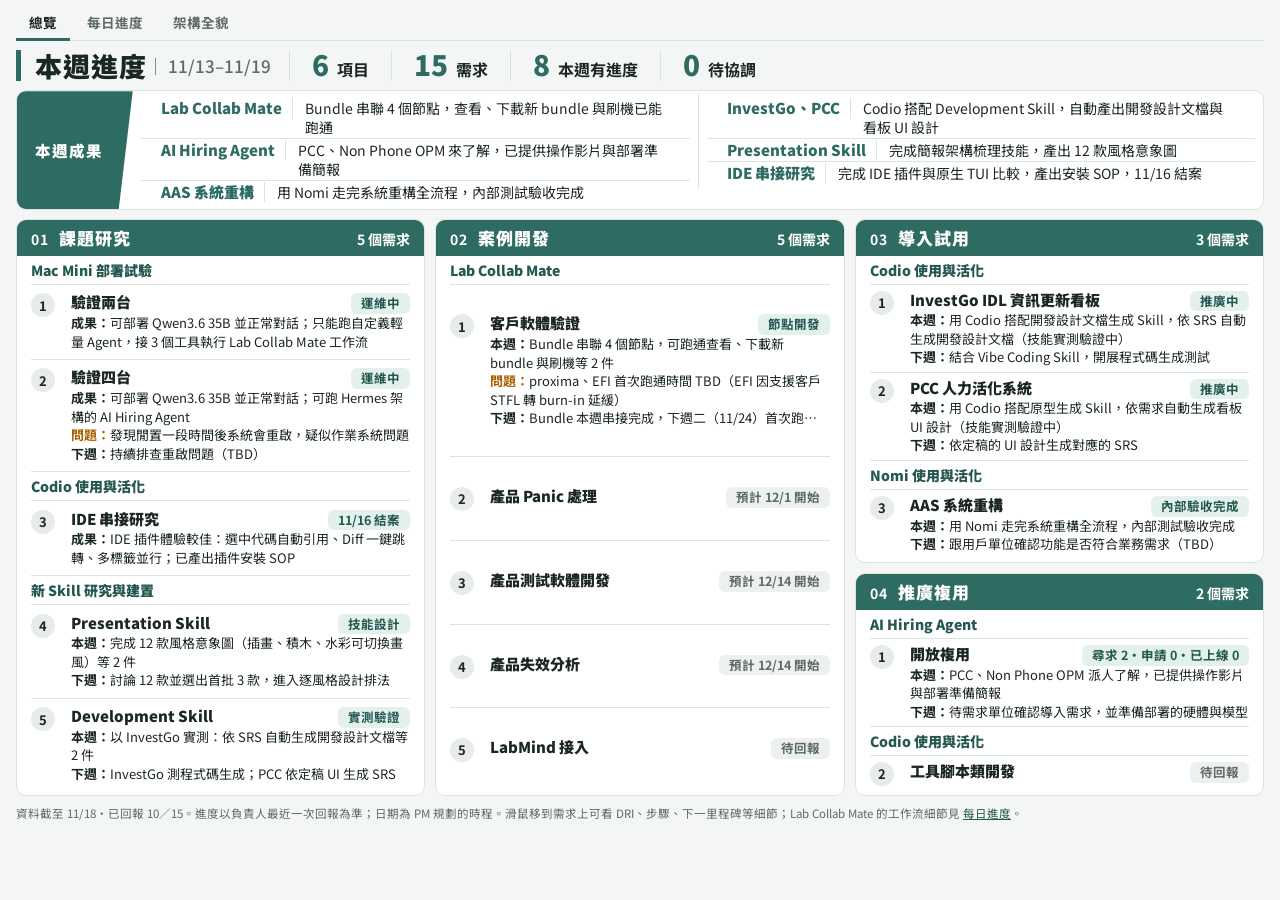
==== public/index.html @ e70c24e6 "[2026-11-17_overview-redesign] 本週成果依重要性排序；客戶軟體驗證成果標題改為 Lab Collab Mate Co-Authored-By: Claude Opus 5" ====
<!doctype html>
<html lang="zh-Hant">
<head>
<meta charset="utf-8">
<meta name="viewport" content="width=device-width,initial-scale=1,viewport-fit=cover">
<meta name="robots" content="noindex,nofollow">
<title>SW AI 推動全貌</title>
<link rel="preconnect" href="https://fonts.googleapis.com">
<link rel="preconnect" href="https://fonts.gstatic.com" crossorigin>
<link rel="stylesheet" href="https://fonts.googleapis.com/css2?family=Noto+Sans+TC:wght@400;500;700;900&display=swap">
<style>
/* 版面（依使用者 11-18 提供的參考圖）：
   第一行＝標題＋週次＋四個數字（細直線分隔，不加框）；
   第二行＝「本週成果」斜角標籤＋三則「主題｜成果」；第三行＝「請副總協助」淡色帶（有事項才出現）；
   下方三欄模塊卡（01 課題研究｜02 案例開發｜03 導入試用＋04 推廣複用），同一色系的深青綠標題列；
   模塊內依項目分小標題，需求以圓圈編號、細線分隔，每行「本週：」「下週：」「成果：」，沒內容的行省略。 */
:root{
  --bg:#F3F6F5; --surface:#FFFFFF; --fg:#1B2724; --muted:#5E6B68; --line:#DCE4E1;
  --brand:#2E6B62; --brand-ink:#245850; --brand-soft:#E3F0EC; --on-brand:#FFFFFF;
  --idle:#5F6B68; --idle-soft:#ECF0EE; --badge:#E7ECEA; --warn:#A86200;
  --f-body:"Microsoft YaHei","微软雅黑","PingFang TC","PingFang SC","Noto Sans TC",system-ui,sans-serif;  /* 使用者指定微軟雅黑；Mac 用蘋方、其他系統用 Noto Sans TC */
}
@media (prefers-color-scheme: dark){:root:not([data-theme="light"]){
  --bg:#0F1614; --surface:#17211E; --fg:#E4ECE9; --muted:#9AA9A5; --line:#2A3834;
  --brand:#5FBFAE; --brand-ink:#7FD2C2; --brand-soft:#183531; --on-brand:#0F1614;
  --idle:#A7B4B0; --idle-soft:#222D2A; --badge:#25312D; --warn:#F0B055;
  color-scheme:dark}}
:root[data-theme="dark"]{
  --bg:#0F1614; --surface:#17211E; --fg:#E4ECE9; --muted:#9AA9A5; --line:#2A3834;
  --brand:#5FBFAE; --brand-ink:#7FD2C2; --brand-soft:#183531; --on-brand:#0F1614;
  --idle:#A7B4B0; --idle-soft:#222D2A; --badge:#25312D; --warn:#F0B055;
  color-scheme:dark}
*{box-sizing:border-box}
[hidden]{display:none!important}
:root{padding-top:env(safe-area-inset-top,0px);padding-bottom:env(safe-area-inset-bottom,0px)}
body{margin:0;background:var(--bg);color:var(--fg);font-family:var(--f-body);font-size:14px;line-height:1.5}
.page{max-width:1600px;margin:0 auto;padding-block:12px 16px;padding-left:max(16px,env(safe-area-inset-left,0px));padding-right:max(16px,env(safe-area-inset-right,0px));display:flex;flex-direction:column;gap:16px}
h1,h2,h3,h4{margin:0;text-wrap:balance}
.num{font-variant-numeric:tabular-nums}

/* 分頁 */
.tabs{display:flex;gap:4px;border-bottom:1px solid var(--line)}
.tabs a{font-size:13.5px;font-weight:700;color:var(--muted);text-decoration:none;padding:6px 13px;border-bottom:3px solid transparent;margin-bottom:-1px}
.tabs a:hover{color:var(--fg)}
.tabs a[aria-current="page"]{color:var(--fg);border-bottom-color:var(--brand)}
.tabs a:focus-visible{outline:2px solid var(--brand);outline-offset:2px;border-radius:4px}

/* 第一行：標題＋週次＋四個數字 */
.head{display:flex;align-items:center;flex-wrap:wrap;gap:6px 0}
.head h1{font-size:34px;font-weight:900;line-height:1.15;letter-spacing:.04em;padding-left:14px;border-left:5px solid var(--brand)}
.head .wk{font-size:20px;color:var(--muted);font-weight:500}
.head > .seg{display:flex;align-items:baseline;gap:8px;padding:0 22px;border-left:1px solid var(--line)}
.head > .seg:first-of-type{margin-left:18px}
.head .seg b{font-size:38px;font-weight:900;line-height:1;color:var(--brand)}
.head .seg span{font-size:16px;font-weight:700}

/* 第二行：本週成果 */
.wins{display:grid;grid-template-columns:auto minmax(0,1fr);background:var(--surface);border:1px solid var(--line);border-radius:10px;overflow:hidden;min-height:58px}
.wins .lab{background:var(--brand);color:var(--on-brand);font-size:18px;font-weight:900;letter-spacing:.06em;display:flex;align-items:center;padding:0 30px 0 18px;clip-path:polygon(0 0,100% 0,calc(100% - 14px) 100%,0 100%)}
.wins ul{list-style:none;margin:0;padding:10px 8px;display:grid;grid-template-columns:repeat(var(--n,3),minmax(0,1fr));align-items:center}
.wins li{display:flex;align-items:baseline;gap:12px;padding:3px 20px;min-width:0;font-size:16px}
.wins li + li{border-left:1px solid var(--line)}
/* 4 則時排成兩欄兩列 */
.wcols{display:grid;grid-template-columns:repeat(2,minmax(0,1fr));align-items:start;padding:6px 0}
.wcols ul{display:flex;flex-direction:column;align-items:stretch;padding:0 8px}
.wcols ul + ul{border-left:1px solid var(--line)}
.wcols li{border-left:0!important;padding-block:4px}
.wcols li + li{border-top:1px solid var(--line)}
.wins li b{color:var(--brand);font-size:17.5px;font-weight:900;white-space:nowrap;padding-right:10px;border-right:1px solid var(--line)}
.wins li span{min-width:0}
.wins .empty{padding:0 18px;color:var(--muted);align-self:center}

/* 第三行：請副總協助 */
.ask{display:flex;align-items:baseline;gap:14px;background:var(--brand-soft);border-radius:10px;padding:13px 22px;font-size:16px}
.ask b{color:var(--brand-ink);font-size:18px;font-weight:900;letter-spacing:.04em;white-space:nowrap;padding-right:14px;border-right:1px solid var(--line)}
.ask div + div{margin-top:2px}

/* 模塊卡：三欄，第三欄上下疊放 03、04 */
.board{display:grid;grid-template-columns:repeat(3,minmax(0,1fr));gap:12px;align-items:stretch}
.col{display:flex;flex-direction:column;gap:12px;min-width:0}
.mod{background:var(--surface);border:1px solid var(--line);border-radius:10px;overflow:hidden;display:flex;flex-direction:column;flex:1 1 auto}
/* 三欄底部切齊：較矮的欄把多出的高度平均分給各需求，需求內容在自己的格內垂直置中 */
.mbody{flex:1 1 auto;display:flex;flex-direction:column}
.mbody > .proj{flex:none}
.mbody > .req{flex:1 1 auto;align-content:center}
.mod > header{display:flex;align-items:baseline;gap:12px;background:var(--brand);color:var(--on-brand);padding:7px 16px}
.mod h3{font-size:19px;font-weight:900;letter-spacing:.06em}
.mod h3 .no{margin-right:10px}
.mod > header span{margin-left:auto;font-size:14px;font-weight:700}
.mbody{padding:2px 16px 6px}
.proj{font-size:15px;font-weight:900;color:var(--brand-ink);padding:6px 0 4px;border-bottom:1px solid var(--line)}
.req{display:grid;grid-template-columns:30px minmax(0,1fr) auto;gap:0 10px;padding:7px 0 8px;border-bottom:1px solid var(--line)}
.req:last-child{border-bottom:0}
.req .i{grid-row:1 / span 4;width:24px;height:24px;border-radius:50%;background:var(--badge);color:var(--fg);font-size:13px;font-weight:700;display:grid;place-items:center;margin-top:2px}
.req h4{font-size:16px;font-weight:900;line-height:1.4}
.pill{font-size:12.5px;font-weight:700;padding:1px 10px;border-radius:6px;white-space:nowrap;color:var(--brand-ink);background:var(--brand-soft);align-self:start;margin-top:2px}
.pill.idle{color:var(--idle);background:var(--idle-soft)}
.ln{grid-column:2 / -1;font-size:13.5px;line-height:1.5}
.ln b{font-weight:700}
.ln.last{color:var(--muted)}
.ln.issue b{color:var(--warn)}
.ln.next{white-space:nowrap;overflow:hidden;text-overflow:ellipsis}

footer{font-size:11.5px;color:var(--muted)}
footer a{color:var(--brand-ink)}

/* 矮螢幕（如筆電 1440×900）再壓縮，維持單屏 */
/* 一頁不滾動的自動調整（由下方程式依實際高度決定）：
   預設＝寬鬆；超出一屏時 fit1＝模塊區緊湊、上方仍寬鬆；仍超出時 fit2＝全部緊湊 */
html.fit1 .page{gap:12px}
html.fit1 .board,html.fit1 .col{gap:10px}
html.fit1 .mod > header{padding:5px 14px}
html.fit1 .mod h3{font-size:17px}
html.fit1 .mbody{padding:0 14px 4px}
html.fit1 .proj{font-size:14px;padding:4px 0 3px}
html.fit1 .req{padding:4px 0 5px}
html.fit1 .req h4{font-size:15px}
html.fit1 .ln{font-size:13px;line-height:1.42}
html.fit2 .board,html.fit2 .col{gap:10px}
html.fit2 .mod > header{padding:5px 14px}
html.fit2 .mod h3{font-size:17px}
html.fit2 .mbody{padding:0 14px 4px}
html.fit2 .proj{font-size:14px;padding:4px 0 3px}
html.fit2 .req{padding:4px 0 5px}
html.fit2 .req h4{font-size:15px}
html.fit2 .ln{font-size:13px;line-height:1.42}
html.fit2 .wins ul{padding:4px 8px}
html.fit2 .wins li{font-size:13px;line-height:1.35;padding-top:1px;padding-bottom:1px}
html.fit2 .wins li b{font-size:14px}
html.fit2 .wcols{padding:3px 0}
html.fit2 .wcols li{padding-block:1px}
html.fit2 .wcols{padding:2px 0}
html.fit2 .page{gap:9px;padding-block:6px 8px}
html.fit2 .head h1{font-size:27px}
html.fit2 .head .seg b{font-size:28px}
html.fit2 .head .wk{font-size:17px}
html.fit2 .wins{min-height:38px}
html.fit2 .wins .lab{font-size:15.5px}
html.fit2 .wins li{font-size:14px}
html.fit2 .wins li b{font-size:15px}
html.fit2 .ask{padding:6px 18px;font-size:14.5px}
html.fit2 .ask b{font-size:15.5px}

/* 平板：兩欄；手機：一欄 */
@media (max-width:1100px){
  .board{grid-template-columns:repeat(2,minmax(0,1fr))}
  .wins{grid-template-columns:1fr}
  .wins .lab{clip-path:none;padding:6px 18px}
  .wins ul{grid-template-columns:1fr}
  .wins li + li{border-left:0;border-top:1px solid var(--line)}
}
@media (max-width:700px){
  .board{grid-template-columns:1fr}
  .head > .seg{padding:0 14px}
  .head > .seg:first-of-type{margin-left:0;border-left:0;padding-left:0}
  .head .wk{flex-basis:100%;padding-left:19px}
  .ask{flex-direction:column;gap:4px}
  .ask b{border-right:0;padding-right:0}
}
</style>
</head>
<body>
<div class="page">
  <nav class="tabs" aria-label="頁面"><a href="./" aria-current="page">總覽</a><a href="daily.html">每日進度</a><a href="arch.html">架構全貌</a></nav>
  <header class="head" id="head"></header>
  <section class="wins" aria-label="本週成果"><div class="lab">本週成果</div><div id="wins"></div></section>
  <section class="ask" id="ask" aria-label="請副總協助" hidden></section>
  <main class="board" id="board" aria-label="四大模塊"></main>
  <footer id="foot"></footer>
</div>
<script>
/* ===== 資料（每週由 PM 依負責人訊息回覆更新） =====
   WEEK：本週週次；ASOF：資料截至（手動設定，頁面所有時間計算以它為準，不隨瀏覽當天變動）。
   MODULES：四大模塊，依成熟度路線排列；col＝第幾欄（0–2）。需求依 proj（項目）分小組。
   需求欄位：
     type   deliver＝交付型（照步驟做出東西）／research＝研究型（回答問題）／promo＝推廣型（讓更多人用）
     steps  交付型的時程步驟（短名稱）；null＝步驟待定
     start  尚未開始時的預計開始日
     sub    某個步驟底下的子階段 {at:步驟索引, items:[...]}（例：Skill 的「建置」含技能本身的各階段）
     ms     PM 規劃的里程碑 [日期, 名稱]
     rel    與其他需求的關聯
     nums   推廣型要問的數字名稱
     rep    本週回報：{now:步驟索引或索引陣列（-1＝尚未開始）, subDone:子階段完成數, subs:[[子項,步驟索引]],
                       pill:"狀態標籤文字（選填，覆寫自動判斷）", hideDone:true＝卡片不顯示本週（內容已在成果，只用於本週成果與統計）, issue:"遇到的問題（不需副總幫忙；不算本週進度）", done:[...], next:[...], hl:[放進「本週成果」的完成事項：索引，或 {i:索引, s:主題, t:短句, o:顯示順序}], help:"", conclusion:"", nums:{...}}；null＝待回報
     last   最近一次的已知狀態（本週尚未回報時顯示）：{date, now, subs, text} */
const WEEK = {from:"2026-11-13", to:"2026-11-19"};  /* 週次：週五到隔週四 */
const ASOF = "2026-11-18";

const WF = ["設計規劃","節點開發","首次跑通","五次跑通","用戶驗收","上線"];
const SKILL = ["市場調研","技能設計","建置","實測驗證","推廣接入"];

const MODULES = [
  {no:"①", name:"課題研究", col:0, reqs:[
    {proj:"Mac Mini 部署試驗", name:"驗證兩台", type:"research", dri:"萬鋒", q:"可穩定運行的模型上限", rel:"跑 Lab Collab Mate 工作流",
     desc:"硬體：Mac mini 24G × 2，雷靂 5 全互聯。已部署 Qwen3.6 35B A3B（4-bit），進入部署後運維：有 bug 且影響運行中的項目才 debug。",
     rep:{pill:"運維中", conclusion:"可部署 Qwen3.6 35B 並正常對話；只能跑自定義輕量 Agent，接 3 個工具執行 Lab Collab Mate 工作流"}},
    {proj:"Mac Mini 部署試驗", name:"驗證四台", type:"research", dri:"萬鋒", q:"模型上限與 Hiring Agent 端到端結果", rel:"以 AI Hiring Agent 驗證",
     desc:"硬體：Mac mini 24G × 4，雷靂 5 全互聯。已部署 Qwen3.6 35B A3B（4-bit），進入部署後運維。記憶體：只跑模型單機 13G；跑 AI Hiring Agent 單機 26G（超過實體 24G，會用到 Swap）。",
     rep:{pill:"運維中", conclusion:"可部署 Qwen3.6 35B 並正常對話；可跑 Hermes 架構的 AI Hiring Agent",
          issue:"發現閒置一段時間後系統會重啟，疑似作業系統問題", next:["持續排查重啟問題（TBD）"]}},
    {proj:"Codio 使用與活化", name:"IDE 串接研究", type:"research", dri:"Neo", q:"從 IDE 使用 Codio 與直接使用的差異",
     desc:"比較 Codio 的 IDE 插件與原生 TUI：插件在上手、多會話、閱讀輸出、選中代碼、引用檔案、跳回代碼都較直覺；TUI 把操作留在鍵盤上。產出 IDE 插件安裝 SOP（5 步）。11/16 結案，沒有規劃下一步。",
     rep:{pill:"11/16 結案", conclusion:"IDE 插件體驗較佳：選中代碼自動引用、Diff 一鍵跳轉、多標籤並行；已產出插件安裝 SOP",
          done:["完成 IDE 插件與原生 TUI 體驗比較，產出插件安裝 SOP，11/16 結案"], hideDone:true,
          hl:[{i:0, o:6, s:"IDE 串接研究", t:"完成 IDE 插件與原生 TUI 比較，產出安裝 SOP，11/16 結案"}]}},
    {proj:"新 Skill 研究與建置", name:"Presentation Skill", type:"deliver", dri:"Alyanna", steps:SKILL, rel:"之後接上 Nomi",
     sub:{at:2, items:["目標／對象／架構／內容梳理","風格與排版","品管與檢查驗證"]},
     desc:"技能名 deck-architect（從頭到尾支援簡報全流程的 Skill）。進度來源：claude-base-skills repo 的 presentation-skill-generation 分支。目前在技能設計：方法論已用 4 份真實簡報驗證，正在做設計美感的風格定調；尚未用真實簡報從頭做到成品。",
     rep:{now:1,
          done:["完成 12 款風格意象圖（插畫、積木、水彩可切換畫風）", "依審閱回饋重做顧問報告、週報、攝影雜誌三款"],
          next:["討論 12 款並選出首批 3 款，進入逐風格設計排法"],
          hl:[{i:0, o:5, s:"Presentation Skill", t:"完成簡報架構梳理技能，產出 12 款風格意象圖"}]}},
    {proj:"新 Skill 研究與建置", name:"Development Skill", type:"deliver", dri:"Lucas", steps:SKILL, rel:"由 Codio 執行，InvestGo、PCC 驗證",
     sub:{at:2, items:["需求梳理","SRS","原型設計","開發設計文檔","程式碼生成校正","上線運維","測試用例生成"]},
     desc:"以 InvestGo 部門 IDL 資訊更新看板、PCC 人力活化系統兩個需求實測，與 Codio 的兩個案例共用驗證。",
     rep:{now:3,
          done:["以 InvestGo 實測：依 SRS 自動生成開發設計文檔", "以 PCC 實測：依需求自動生成看板 UI 設計"],
          next:["InvestGo 測程式碼生成；PCC 依定稿 UI 生成 SRS"]}}
  ]},
  {no:"②", name:"案例開發", col:1, reqs:[
    {proj:"Lab Collab Mate", name:"客戶軟體驗證", type:"deliver", dri:"Simon、Gary、景棠、熙宁", steps:WF,
     ms:[["2026-11-24","Bundle 首次跑通"],["2026-11-25","proxima 自動化節點開發完成"],["2026-12-01","Bundle 五次跑通"],["2026-12-11","正式上線（proxima、EFI 首次跑通 TBD）"]],
     rep:{now:1, subs:[["Bundle",1],["proxima",1],["EFI",1]],
          done:["Bundle 串聯 4 個節點，可跑通查看、下載新 bundle 與刷機", "Bundle 累計 9 個、proxima 6 個、EFI 1 個自動化節點"],
          hl:[{i:0, s:"Lab Collab Mate", t:"Bundle 串聯 4 個節點，查看、下載新 bundle 與刷機已能跑通", o:1}],
          issue:"proxima、EFI 首次跑通時間 TBD（EFI 因支援客戶 STFL 轉 burn-in 延緩）",
          next:["Bundle 本週串接完成，下週二（11/24）首次跑通全流程"]}},
    {proj:"Lab Collab Mate", name:"產品 Panic 處理", type:"deliver", dri:"Simon、Gary、熙宁", steps:WF, start:"2026-12-01",
     ms:[["2026-11-27","串口方案定案"],["2026-12-01","開始工具開發與串連"],["2026-12-11","首次跑通"],["2026-12-18","五次跑通"],["2027-01-08","正式上線"]],
     rep:null, last:{date:"2026-11-11", now:-1}},
    {proj:"Lab Collab Mate", name:"產品測試軟體開發", type:"deliver", dri:"熙宁", steps:WF, start:"2026-12-14", rel:"調研 Codio 融入工作流",
     ms:[["2026-12-14","開始調研"],["2027-01-08","給出時程"]], rep:null, last:{date:"2026-11-11", now:-1}},
    {proj:"Lab Collab Mate", name:"產品失效分析", type:"deliver", dri:"萬鋒、景棠", steps:WF, start:"2026-12-14", rel:"調研 AI FA 融入工作流",
     ms:[["2026-12-14","開始調研"],["2027-01-08","給出時程"]], rep:null, last:{date:"2026-11-11", now:-1}},
    {proj:"Lab Collab Mate", name:"LabMind 接入", type:"deliver", dri:null, steps:["架構研究","適配設計","資源評估與準備","正式串連測試","用戶 Try Run"],
     ms:[["2026-11-16","開始架構研究"],["2026-12-07","適配設計、資源評估與準備同時開始"],["2026-12-11","和 LabMind 團隊定案方案 A／B"],["2027-01-08","部署方案提案會"]],
     rep:null}
  ]},
  {no:"③", name:"導入試用", col:2, reqs:[
    {proj:"Codio 使用與活化", name:"InvestGo IDL 資訊更新看板", type:"promo", dri:"Lucas", rel:"與 Development Skill 共用 InvestGo 驗證",
     desc:"大型系統類開發：以 InvestGo 部門 IDL 資訊更新看板需求為試點，用 Codio 搭配開發 Skill 走開發流程。",
     rep:{done:["用 Codio 搭配開發設計文檔生成 Skill，依 SRS 自動生成開發設計文檔（技能實測驗證中）"],
          next:["結合 Vibe Coding Skill，開展程式碼生成測試"],
          hl:[{i:0, o:4, s:"InvestGo、PCC", t:"Codio 搭配 Development Skill，自動產出開發設計文檔與看板 UI 設計"}]}},
    {proj:"Codio 使用與活化", name:"PCC 人力活化系統", type:"promo", dri:"Lucas", rel:"與 Development Skill 共用驗證",
     desc:"大型系統類開發：以 PCC 人力活化系統需求為試點，用 Codio 搭配開發 Skill 走開發流程。",
     rep:{done:["用 Codio 搭配原型生成 Skill，依需求自動生成看板 UI 設計（技能實測驗證中）"],
          next:["依定稿的 UI 設計生成對應的 SRS"]}},
    {proj:"Nomi 使用與活化", name:"AAS 系統重構", type:"deliver", dri:"Tylee",
     steps:["系統分析","需求梳理","原型確認","技術規劃","AI 開發測試","內部試用驗收","用戶單位確認","Xylon 架構重構"],
     desc:"架構演進：原本建在 xTrack 系統管理架構 → Nomi 重構後為純 JSP（無系統管理架構）→ 下一階段改為 Xylon 系統管理架構。重構範圍止於驗收，不含正式部署與切換。用 Nomi 經 6 輪迭代（10/21–11/13），驗收 4 次退回後通過。",
     rep:{now:5, pill:"內部驗收完成",
          done:["用 Nomi 走完系統重構全流程，內部測試驗收完成"],
          next:["跟用戶單位確認功能是否符合業務需求（TBD）"],
          hl:[{i:0, o:3, s:"AAS 系統重構", t:"用 Nomi 走完系統重構全流程，內部測試驗收完成"}]}}
  ]},
  {no:"④", name:"推廣複用", col:2, reqs:[
    {proj:"AI Hiring Agent", name:"開放複用", type:"promo", dri:"Alyanna", nums:["尋求","申請","已上線"], numUnit:"單位",
     rep:{nums:{"尋求":2, "申請":0, "已上線":0},
          done:["PCC、Non Phone OPM 派人了解，已提供操作影片與部署準備簡報"],
          next:["待需求單位確認導入需求，並準備部署的硬體與模型"],
          hl:[{i:0, o:2, s:"AI Hiring Agent", t:"PCC、Non Phone OPM 來了解，已提供操作影片與部署準備簡報"}]}},
    {proj:"Codio 使用與活化", name:"工具腳本類開發", type:"promo", dri:null, rep:null}
  ]}
];

/* ===== 計算與呈現 ===== */
const $ = id => document.getElementById(id);
const esc = s => String(s ?? "").replace(/[&<>"]/g, c => ({"&":"&amp;","<":"&lt;",">":"&gt;",'"':"&quot;"}[c]));
const dn = s => Date.UTC(+s.slice(0,4), +s.slice(5,7)-1, +s.slice(8,10)) / 864e5;
const md = s => `${+s.slice(5,7)}/${+s.slice(8,10)}`;
const BASE = dn(ASOF);
const REQS = MODULES.flatMap(m => m.reqs);
const reported = REQS.filter(r => r.rep);
const helps = reported.filter(r => r.rep.help);
const hasDone = r => r.rep && (r.rep.done || []).length > 0;
const progressed = REQS.filter(hasDone).length;
const projCount = new Set(REQS.map(r => r.proj)).size;

/* 第一行：標題＋週次＋四個數字 */
const seg = (n, t) => `<div class="seg"><b class="num">${n}</b><span>${t}</span></div>`;
$("head").innerHTML = `<h1>本週進度</h1><span class="wk num">｜ ${md(WEEK.from)}–${md(WEEK.to)}</span>` +
  seg(projCount, "項目") + seg(REQS.length, "需求") + seg(progressed, "本週有進度") + seg(helps.length, "待協調");

/* 第二行：本週成果「主題｜成果」。回報的 hl 可寫 {i:完成事項索引, s:主題, t:短句}；只寫索引時，主題用需求名、內容用完成事項原文。最多 6 則 */
let wins = reported.flatMap(r => (r.rep.hl || []).map(h => typeof h === "number"
  ? {s:r.name, t:r.rep.done[h]} : {s:h.s || r.name, t:h.t || r.rep.done[h.i], o:h.o ?? 99}));
wins.sort((a, b) => (a.o ?? 99) - (b.o ?? 99));  /* hl 的 o＝顯示順序（依重要性，PM 決定） */
if (!wins.length) wins = reported.filter(hasDone).map(r => ({s:r.name, t:r.rep.done[0]}));
wins = wins.slice(0, 6);
$("wins").innerHTML = wins.length
  ? (() => { const n = wins.length, c = n <= 3 ? n : 2;  /* 1–3 則一排；4 則以上兩欄 */
      const li = w => `<li><b>${esc(w.s)}</b><span>${esc(w.t)}</span></li>`;
      if (n <= 3) return `<ul style="--n:${c}">${wins.map(li).join("")}</ul>`;
      const h = Math.ceil(n / 2);  /* 4 則以上：左右兩欄各自由上往下排 */
      return `<div class="wcols"><ul>${wins.slice(0, h).map(li).join("")}</ul><ul>${wins.slice(h).map(li).join("")}</ul></div>`; })()
  : `<div class="empty">本週回報彙整中；負責人回覆後，這裡會列出本週最重要的成果。</div>`;

/* 第三行：請副總協助（有事項才出現） */
if (helps.length) { $("ask").hidden = false; $("ask").innerHTML = `<b>請副總協助</b><div>${helps.map(r => `<div>${esc(r.rep.help)}<span class="num" style="color:var(--muted)">（${esc(r.name)}）</span></div>`).join("")}</div>`; }

/* 狀態標籤 */
const nowSet = v => new Set([].concat(v ?? []));
function pill(r){
  const src = r.rep || r.last;
  if (r.rep && r.rep.pill) return ["", r.rep.pill];
  if (r.type === "deliver") {
    if (!r.steps) return ["idle", r.rep ? "步驟待定" : "待回報"];
    const now = src ? src.now : null;
    if (now == null) return ["idle", "待回報"];
    const set = nowSet(now), max = Math.max(...set);
    if (max < 0) return ["idle", r.start ? `預計 ${md(r.start)} 開始` : "尚未開始"];
    if (r.sub && max === r.sub.at) return ["", `完成 ${src.subDone || 0}/${r.sub.items.length} 子階段`];
    return ["", r.steps[max]];
  }
  if (r.type === "research") return r.rep ? ["", r.rep.conclusion ? "已有結論" : "測試中"] : ["idle", "待回報"];
  if (r.nums) return r.rep && r.rep.nums ? ["", r.nums.map(n => `${n} ${r.rep.nums[n] ?? "–"}`).join("・")] : ["idle", "待回報"];
  return r.rep ? ["", "推廣中"] : ["idle", "待回報"];
}
/* 滑鼠提示：DRI、關聯、步驟、子項狀態、下一里程碑 */
function tip(r){
  const src = r.rep || r.last, t = [`DRI：${r.dri || "待補"}`];
  if (r.rel) t.push(`關聯：${r.rel}`);
  if (r.steps) t.push(`步驟：${r.steps.join(" → ")}`);
  if (r.sub) t.push(`${r.steps[r.sub.at]}的子階段：${r.sub.items.join("、")}`);
  if (src && src.subs) t.push(src.subs.map(([n, i]) => `${n}：${i >= 0 ? r.steps[i] : "未開始"}`).join("；") + (r.rep ? "" : `（${md(src.date)} 回報）`));
  const m = (r.ms || []).find(x => dn(x[0]) >= BASE); if (m) t.push(`下一里程碑：${md(m[0])} ${m[1]}`);
  if (r.type === "research") t.push(`要回答：${r.q}`);
  if (r.desc) t.push(r.desc);
  return t.join("\n");
}
const more = arr => arr.length > 1 ? `等 ${arr.length} 件` : "";
function reqHTML(r, i){
  const [cls, word] = pill(r);
  let rows = "";
  if (r.rep) {
    if (r.rep.conclusion) rows += `<div class="ln"><b>成果：</b>${esc(r.rep.conclusion)}</div>`;
    const d = r.rep.done || [], n = r.rep.next || [];
    if (d.length && !r.rep.hideDone) rows += `<div class="ln"><b>本週：</b>${esc(d[0])}${more(d)}</div>`;
    if (r.rep.issue) rows += `<div class="ln issue"><b>問題：</b>${esc(r.rep.issue)}</div>`;
    if (n.length) rows += `<div class="ln next" title="下週：${esc(n.join("；"))}"><b>下週：</b>${esc(n[0])}${more(n)}</div>`;
  } else if (r.last && r.last.text) {
    rows += `<div class="ln last"><b>上次（${md(r.last.date)}）：</b>${esc(r.last.text)}</div>`;
  }
  return `<div class="req" title="${esc(tip(r))}"><span class="i num">${i}</span><h4>${esc(r.name)}</h4><span class="pill ${cls}">${esc(word)}</span>${rows}</div>`;
}
function modHTML(m, k){
  let html = "", proj = null;
  m.reqs.forEach((r, i) => { if (r.proj !== proj) { proj = r.proj; html += `<h4 class="proj">${esc(proj)}</h4>`; } html += reqHTML(r, i + 1); });
  return `<section class="mod"><header><h3><span class="no num">${String(k + 1).padStart(2, "0")}</span>${esc(m.name)}</h3><span>${m.reqs.length} 個需求</span></header><div class="mbody">${html}</div></section>`;
}
$("board").innerHTML = [0, 1, 2].map(c => `<div class="col">${MODULES.map((m, k) => m.col === c ? modHTML(m, k) : "").join("")}</div>`).join("");
$("foot").innerHTML = `資料截至 ${md(ASOF)}・已回報 ${reported.length}／${REQS.length}。進度以負責人最近一次回報為準；日期為 PM 規劃的時程。滑鼠移到需求上可看 DRI、步驟、下一里程碑等細節；Lab Collab Mate 的工作流細節見 <a href="daily.html">每日進度</a>。`;

/* 一頁不滾動：桌機依實際高度逐級收緊（寬鬆 → fit1 → fit2）；字型載入完成與視窗大小改變時重算 */
function fit(){
  const el = document.documentElement;
  el.classList.remove("fit1", "fit2");
  if (innerWidth <= 900) return;
  for (const c of ["fit1", "fit2"]) { if (el.scrollHeight <= innerHeight) break; el.classList.remove("fit1", "fit2"); el.classList.add(c); }
}
fit();
if (document.fonts && document.fonts.ready) document.fonts.ready.then(fit);
let fitT; addEventListener("resize", () => { clearTimeout(fitT); fitT = setTimeout(fit, 100); });
</script>
</body>
</html>
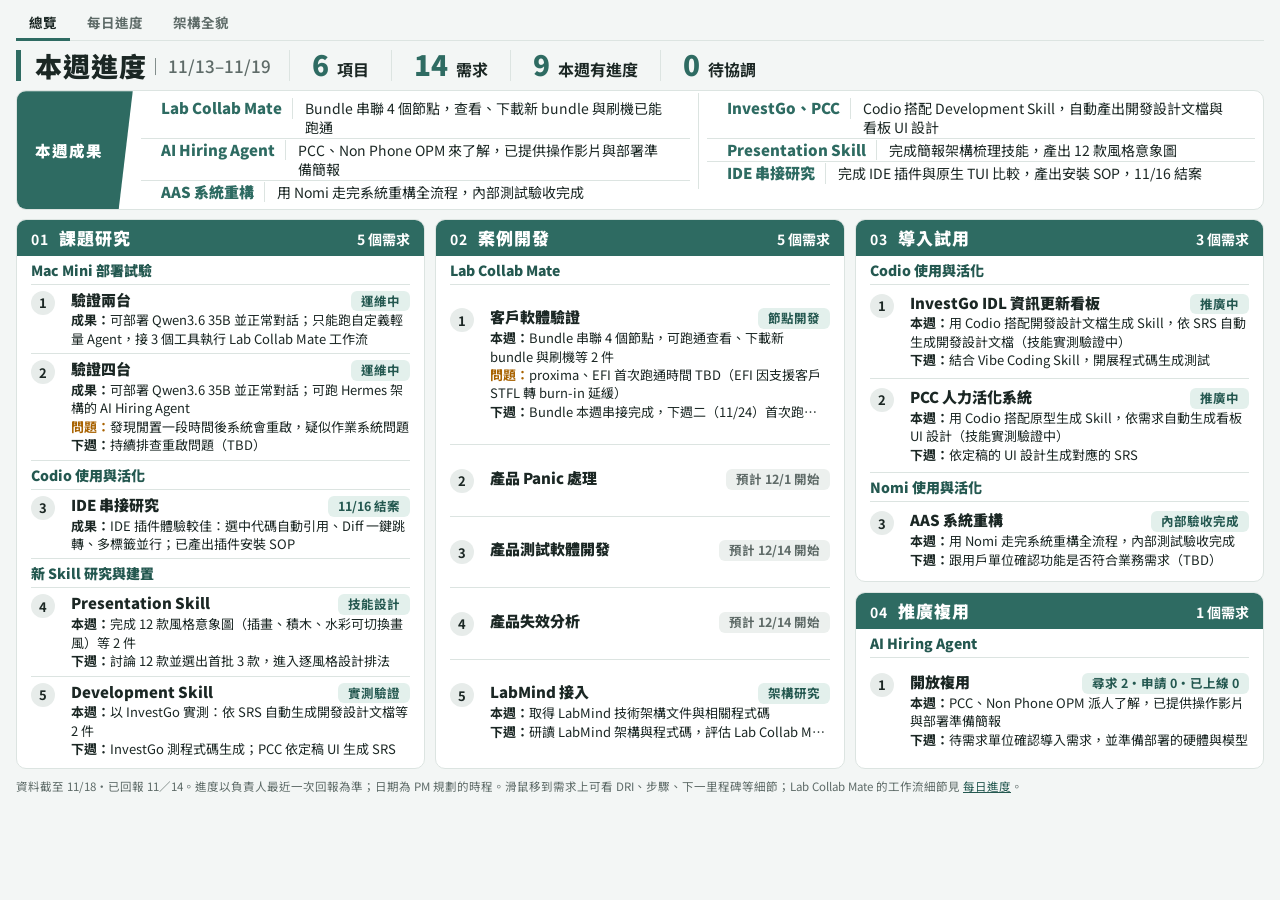
==== commit 8783490d: "[2026-11-17_overview-redesign] 移除工具腳本類開發需求；LabMind 接入本週取得架構與程式碼、下週研讀評估 Co-Authored-By: Claude Opus 5" ====
--- a/public/index.html
+++ b/public/index.html
@@ -234,7 +234,9 @@
      ms:[["2026-12-14","開始調研"],["2027-01-08","給出時程"]], rep:null, last:{date:"2026-11-11", now:-1}},
     {proj:"Lab Collab Mate", name:"LabMind 接入", type:"deliver", dri:null, steps:["架構研究","適配設計","資源評估與準備","正式串連測試","用戶 Try Run"],
      ms:[["2026-11-16","開始架構研究"],["2026-12-07","適配設計、資源評估與準備同時開始"],["2026-12-11","和 LabMind 團隊定案方案 A／B"],["2027-01-08","部署方案提案會"]],
-     rep:null}
+     rep:{now:0,
+          done:["取得 LabMind 技術架構文件與相關程式碼"],
+          next:["研讀 LabMind 架構與程式碼，評估 Lab Collab Mate 的接入方式"]}}
   ]},
   {no:"③", name:"導入試用", col:2, reqs:[
     {proj:"Codio 使用與活化", name:"InvestGo IDL 資訊更新看板", type:"promo", dri:"Lucas", rel:"與 Development Skill 共用 InvestGo 驗證",
@@ -259,8 +261,7 @@
      rep:{nums:{"尋求":2, "申請":0, "已上線":0},
           done:["PCC、Non Phone OPM 派人了解，已提供操作影片與部署準備簡報"],
           next:["待需求單位確認導入需求，並準備部署的硬體與模型"],
-          hl:[{i:0, o:2, s:"AI Hiring Agent", t:"PCC、Non Phone OPM 來了解，已提供操作影片與部署準備簡報"}]}},
-    {proj:"Codio 使用與活化", name:"工具腳本類開發", type:"promo", dri:null, rep:null}
+          hl:[{i:0, o:2, s:"AI Hiring Agent", t:"PCC、Non Phone OPM 來了解，已提供操作影片與部署準備簡報"}]}}
   ]}
 ];
 
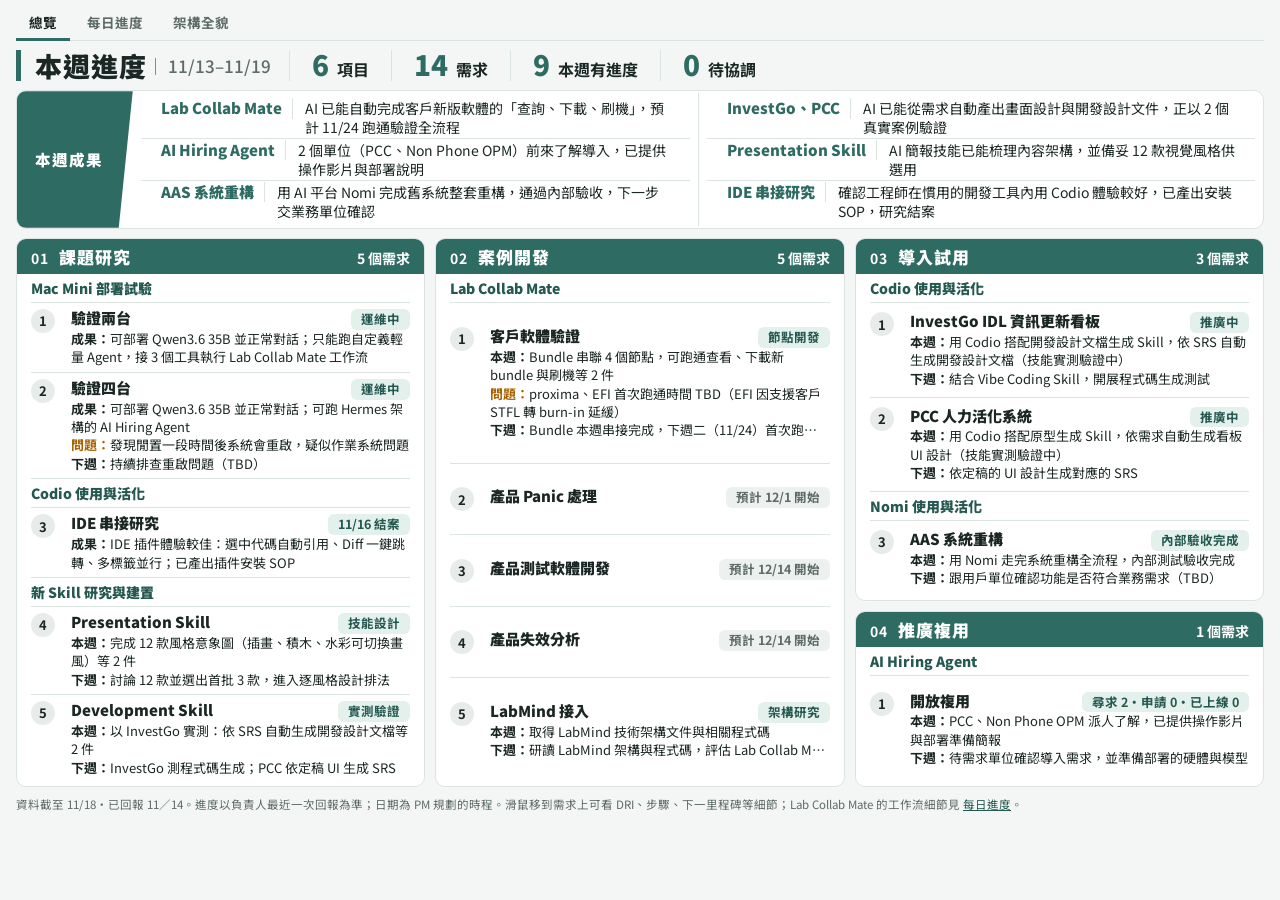
==== commit ef08e3c0: "[2026-11-17_overview-redesign] 本週成果改寫為副總看得懂的關鍵成果（去術語、寫結果與意義） Co-Authored-By: Claude Opus 5.5 <norepl" ====
--- a/public/index.html
+++ b/public/index.html
@@ -202,14 +202,14 @@
      desc:"比較 Codio 的 IDE 插件與原生 TUI：插件在上手、多會話、閱讀輸出、選中代碼、引用檔案、跳回代碼都較直覺；TUI 把操作留在鍵盤上。產出 IDE 插件安裝 SOP（5 步）。11/16 結案，沒有規劃下一步。",
      rep:{pill:"11/16 結案", conclusion:"IDE 插件體驗較佳：選中代碼自動引用、Diff 一鍵跳轉、多標籤並行；已產出插件安裝 SOP",
           done:["完成 IDE 插件與原生 TUI 體驗比較，產出插件安裝 SOP，11/16 結案"], hideDone:true,
-          hl:[{i:0, o:6, s:"IDE 串接研究", t:"完成 IDE 插件與原生 TUI 比較，產出安裝 SOP，11/16 結案"}]}},
+          hl:[{i:0, o:6, s:"IDE 串接研究", t:"確認工程師在慣用的開發工具內用 Codio 體驗較好，已產出安裝 SOP，研究結案"}]}},
     {proj:"新 Skill 研究與建置", name:"Presentation Skill", type:"deliver", dri:"Alyanna", steps:SKILL, rel:"之後接上 Nomi",
      sub:{at:2, items:["目標／對象／架構／內容梳理","風格與排版","品管與檢查驗證"]},
      desc:"技能名 deck-architect（從頭到尾支援簡報全流程的 Skill）。進度來源：claude-base-skills repo 的 presentation-skill-generation 分支。目前在技能設計：方法論已用 4 份真實簡報驗證，正在做設計美感的風格定調；尚未用真實簡報從頭做到成品。",
      rep:{now:1,
           done:["完成 12 款風格意象圖（插畫、積木、水彩可切換畫風）", "依審閱回饋重做顧問報告、週報、攝影雜誌三款"],
           next:["討論 12 款並選出首批 3 款，進入逐風格設計排法"],
-          hl:[{i:0, o:5, s:"Presentation Skill", t:"完成簡報架構梳理技能，產出 12 款風格意象圖"}]}},
+          hl:[{i:0, o:5, s:"Presentation Skill", t:"AI 簡報技能已能梳理內容架構，並備妥 12 款視覺風格供選用"}]}},
     {proj:"新 Skill 研究與建置", name:"Development Skill", type:"deliver", dri:"Lucas", steps:SKILL, rel:"由 Codio 執行，InvestGo、PCC 驗證",
      sub:{at:2, items:["需求梳理","SRS","原型設計","開發設計文檔","程式碼生成校正","上線運維","測試用例生成"]},
      desc:"以 InvestGo 部門 IDL 資訊更新看板、PCC 人力活化系統兩個需求實測，與 Codio 的兩個案例共用驗證。",
@@ -222,7 +222,7 @@
      ms:[["2026-11-24","Bundle 首次跑通"],["2026-11-25","proxima 自動化節點開發完成"],["2026-12-01","Bundle 五次跑通"],["2026-12-11","正式上線（proxima、EFI 首次跑通 TBD）"]],
      rep:{now:1, subs:[["Bundle",1],["proxima",1],["EFI",1]],
           done:["Bundle 串聯 4 個節點，可跑通查看、下載新 bundle 與刷機", "Bundle 累計 9 個、proxima 6 個、EFI 1 個自動化節點"],
-          hl:[{i:0, s:"Lab Collab Mate", t:"Bundle 串聯 4 個節點，查看、下載新 bundle 與刷機已能跑通", o:1}],
+          hl:[{i:0, s:"Lab Collab Mate", t:"AI 已能自動完成客戶新版軟體的「查詢、下載、刷機」，預計 11/24 跑通驗證全流程", o:1}],
           issue:"proxima、EFI 首次跑通時間 TBD（EFI 因支援客戶 STFL 轉 burn-in 延緩）",
           next:["Bundle 本週串接完成，下週二（11/24）首次跑通全流程"]}},
     {proj:"Lab Collab Mate", name:"產品 Panic 處理", type:"deliver", dri:"Simon、Gary、熙宁", steps:WF, start:"2026-12-01",
@@ -243,7 +243,7 @@
      desc:"大型系統類開發：以 InvestGo 部門 IDL 資訊更新看板需求為試點，用 Codio 搭配開發 Skill 走開發流程。",
      rep:{done:["用 Codio 搭配開發設計文檔生成 Skill，依 SRS 自動生成開發設計文檔（技能實測驗證中）"],
           next:["結合 Vibe Coding Skill，開展程式碼生成測試"],
-          hl:[{i:0, o:4, s:"InvestGo、PCC", t:"Codio 搭配 Development Skill，自動產出開發設計文檔與看板 UI 設計"}]}},
+          hl:[{i:0, o:4, s:"InvestGo、PCC", t:"AI 已能從需求自動產出畫面設計與開發設計文件，正以 2 個真實案例驗證"}]}},
     {proj:"Codio 使用與活化", name:"PCC 人力活化系統", type:"promo", dri:"Lucas", rel:"與 Development Skill 共用驗證",
      desc:"大型系統類開發：以 PCC 人力活化系統需求為試點，用 Codio 搭配開發 Skill 走開發流程。",
      rep:{done:["用 Codio 搭配原型生成 Skill，依需求自動生成看板 UI 設計（技能實測驗證中）"],
@@ -254,14 +254,14 @@
      rep:{now:5, pill:"內部驗收完成",
           done:["用 Nomi 走完系統重構全流程，內部測試驗收完成"],
           next:["跟用戶單位確認功能是否符合業務需求（TBD）"],
-          hl:[{i:0, o:3, s:"AAS 系統重構", t:"用 Nomi 走完系統重構全流程，內部測試驗收完成"}]}}
+          hl:[{i:0, o:3, s:"AAS 系統重構", t:"用 AI 平台 Nomi 完成舊系統整套重構，通過內部驗收，下一步交業務單位確認"}]}}
   ]},
   {no:"④", name:"推廣複用", col:2, reqs:[
     {proj:"AI Hiring Agent", name:"開放複用", type:"promo", dri:"Alyanna", nums:["尋求","申請","已上線"], numUnit:"單位",
      rep:{nums:{"尋求":2, "申請":0, "已上線":0},
           done:["PCC、Non Phone OPM 派人了解，已提供操作影片與部署準備簡報"],
           next:["待需求單位確認導入需求，並準備部署的硬體與模型"],
-          hl:[{i:0, o:2, s:"AI Hiring Agent", t:"PCC、Non Phone OPM 來了解，已提供操作影片與部署準備簡報"}]}}
+          hl:[{i:0, o:2, s:"AI Hiring Agent", t:"2 個單位（PCC、Non Phone OPM）前來了解導入，已提供操作影片與部署說明"}]}}
   ]}
 ];
 
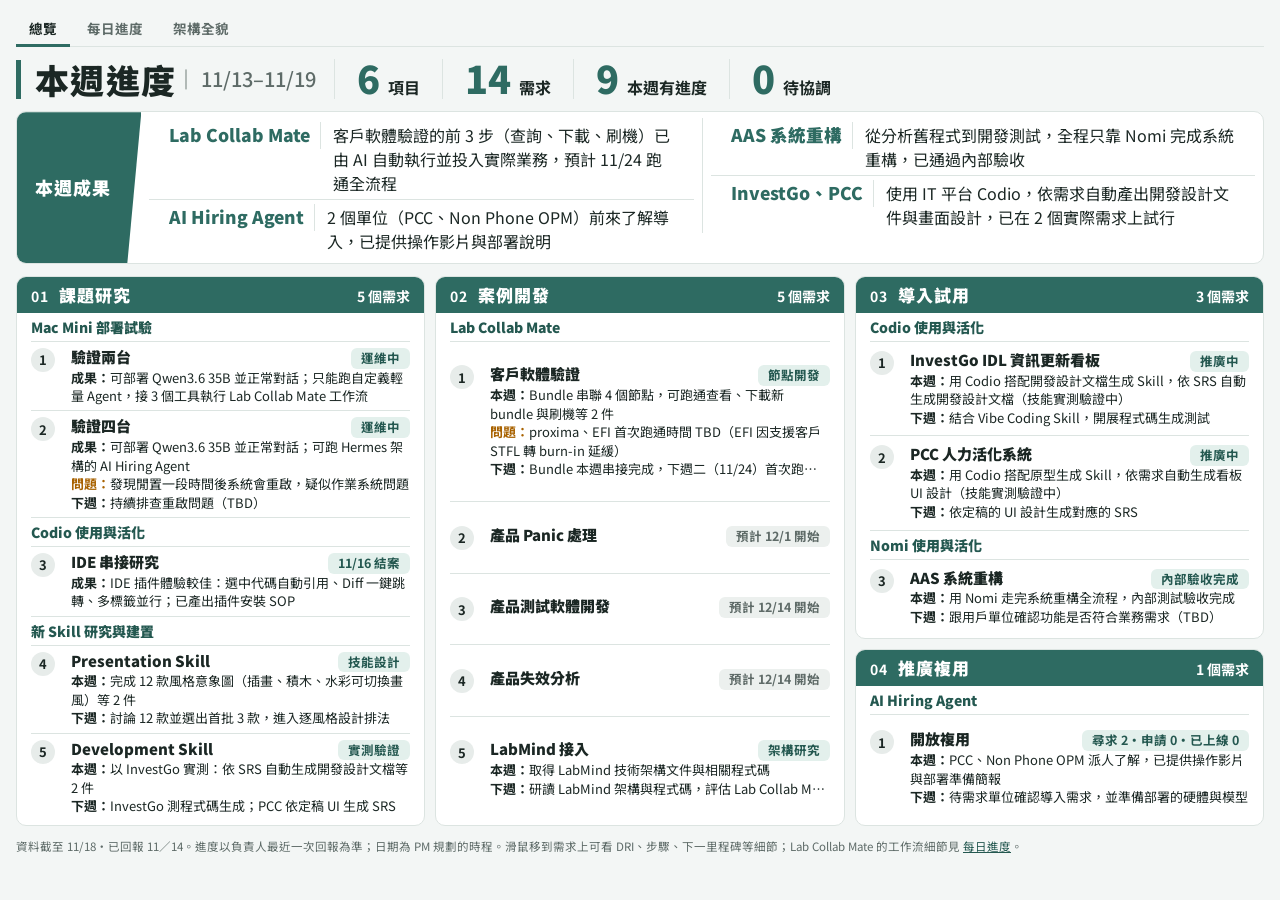
==== commit 036f7711: "[2026-11-17_overview-redesign] 本週成果只留 4 則關鍵成果並依回饋改寫用詞 Co-Authored-By: Claude Opus 5.5 <noreply@anthr" ====
--- a/public/index.html
+++ b/public/index.html
@@ -201,15 +201,13 @@
     {proj:"Codio 使用與活化", name:"IDE 串接研究", type:"research", dri:"Neo", q:"從 IDE 使用 Codio 與直接使用的差異",
      desc:"比較 Codio 的 IDE 插件與原生 TUI：插件在上手、多會話、閱讀輸出、選中代碼、引用檔案、跳回代碼都較直覺；TUI 把操作留在鍵盤上。產出 IDE 插件安裝 SOP（5 步）。11/16 結案，沒有規劃下一步。",
      rep:{pill:"11/16 結案", conclusion:"IDE 插件體驗較佳：選中代碼自動引用、Diff 一鍵跳轉、多標籤並行；已產出插件安裝 SOP",
-          done:["完成 IDE 插件與原生 TUI 體驗比較，產出插件安裝 SOP，11/16 結案"], hideDone:true,
-          hl:[{i:0, o:6, s:"IDE 串接研究", t:"確認工程師在慣用的開發工具內用 Codio 體驗較好，已產出安裝 SOP，研究結案"}]}},
+          done:["完成 IDE 插件與原生 TUI 體驗比較，產出插件安裝 SOP，11/16 結案"], hideDone:true}},
     {proj:"新 Skill 研究與建置", name:"Presentation Skill", type:"deliver", dri:"Alyanna", steps:SKILL, rel:"之後接上 Nomi",
      sub:{at:2, items:["目標／對象／架構／內容梳理","風格與排版","品管與檢查驗證"]},
      desc:"技能名 deck-architect（從頭到尾支援簡報全流程的 Skill）。進度來源：claude-base-skills repo 的 presentation-skill-generation 分支。目前在技能設計：方法論已用 4 份真實簡報驗證，正在做設計美感的風格定調；尚未用真實簡報從頭做到成品。",
      rep:{now:1,
           done:["完成 12 款風格意象圖（插畫、積木、水彩可切換畫風）", "依審閱回饋重做顧問報告、週報、攝影雜誌三款"],
-          next:["討論 12 款並選出首批 3 款，進入逐風格設計排法"],
-          hl:[{i:0, o:5, s:"Presentation Skill", t:"AI 簡報技能已能梳理內容架構，並備妥 12 款視覺風格供選用"}]}},
+          next:["討論 12 款並選出首批 3 款，進入逐風格設計排法"]}},
     {proj:"新 Skill 研究與建置", name:"Development Skill", type:"deliver", dri:"Lucas", steps:SKILL, rel:"由 Codio 執行，InvestGo、PCC 驗證",
      sub:{at:2, items:["需求梳理","SRS","原型設計","開發設計文檔","程式碼生成校正","上線運維","測試用例生成"]},
      desc:"以 InvestGo 部門 IDL 資訊更新看板、PCC 人力活化系統兩個需求實測，與 Codio 的兩個案例共用驗證。",
@@ -222,7 +220,7 @@
      ms:[["2026-11-24","Bundle 首次跑通"],["2026-11-25","proxima 自動化節點開發完成"],["2026-12-01","Bundle 五次跑通"],["2026-12-11","正式上線（proxima、EFI 首次跑通 TBD）"]],
      rep:{now:1, subs:[["Bundle",1],["proxima",1],["EFI",1]],
           done:["Bundle 串聯 4 個節點，可跑通查看、下載新 bundle 與刷機", "Bundle 累計 9 個、proxima 6 個、EFI 1 個自動化節點"],
-          hl:[{i:0, s:"Lab Collab Mate", t:"AI 已能自動完成客戶新版軟體的「查詢、下載、刷機」，預計 11/24 跑通驗證全流程", o:1}],
+          hl:[{i:0, s:"Lab Collab Mate", t:"客戶軟體驗證的前 3 步（查詢、下載、刷機）已由 AI 自動執行並投入實際業務，預計 11/24 跑通全流程", o:1}],
           issue:"proxima、EFI 首次跑通時間 TBD（EFI 因支援客戶 STFL 轉 burn-in 延緩）",
           next:["Bundle 本週串接完成，下週二（11/24）首次跑通全流程"]}},
     {proj:"Lab Collab Mate", name:"產品 Panic 處理", type:"deliver", dri:"Simon、Gary、熙宁", steps:WF, start:"2026-12-01",
@@ -243,7 +241,7 @@
      desc:"大型系統類開發：以 InvestGo 部門 IDL 資訊更新看板需求為試點，用 Codio 搭配開發 Skill 走開發流程。",
      rep:{done:["用 Codio 搭配開發設計文檔生成 Skill，依 SRS 自動生成開發設計文檔（技能實測驗證中）"],
           next:["結合 Vibe Coding Skill，開展程式碼生成測試"],
-          hl:[{i:0, o:4, s:"InvestGo、PCC", t:"AI 已能從需求自動產出畫面設計與開發設計文件，正以 2 個真實案例驗證"}]}},
+          hl:[{i:0, o:4, s:"InvestGo、PCC", t:"使用 IT 平台 Codio，依需求自動產出開發設計文件與畫面設計，已在 2 個實際需求上試行"}]}},
     {proj:"Codio 使用與活化", name:"PCC 人力活化系統", type:"promo", dri:"Lucas", rel:"與 Development Skill 共用驗證",
      desc:"大型系統類開發：以 PCC 人力活化系統需求為試點，用 Codio 搭配開發 Skill 走開發流程。",
      rep:{done:["用 Codio 搭配原型生成 Skill，依需求自動生成看板 UI 設計（技能實測驗證中）"],
@@ -254,7 +252,7 @@
      rep:{now:5, pill:"內部驗收完成",
           done:["用 Nomi 走完系統重構全流程，內部測試驗收完成"],
           next:["跟用戶單位確認功能是否符合業務需求（TBD）"],
-          hl:[{i:0, o:3, s:"AAS 系統重構", t:"用 AI 平台 Nomi 完成舊系統整套重構，通過內部驗收，下一步交業務單位確認"}]}}
+          hl:[{i:0, o:3, s:"AAS 系統重構", t:"從分析舊程式到開發測試，全程只靠 Nomi 完成系統重構，已通過內部驗收"}]}}
   ]},
   {no:"④", name:"推廣複用", col:2, reqs:[
     {proj:"AI Hiring Agent", name:"開放複用", type:"promo", dri:"Alyanna", nums:["尋求","申請","已上線"], numUnit:"單位",
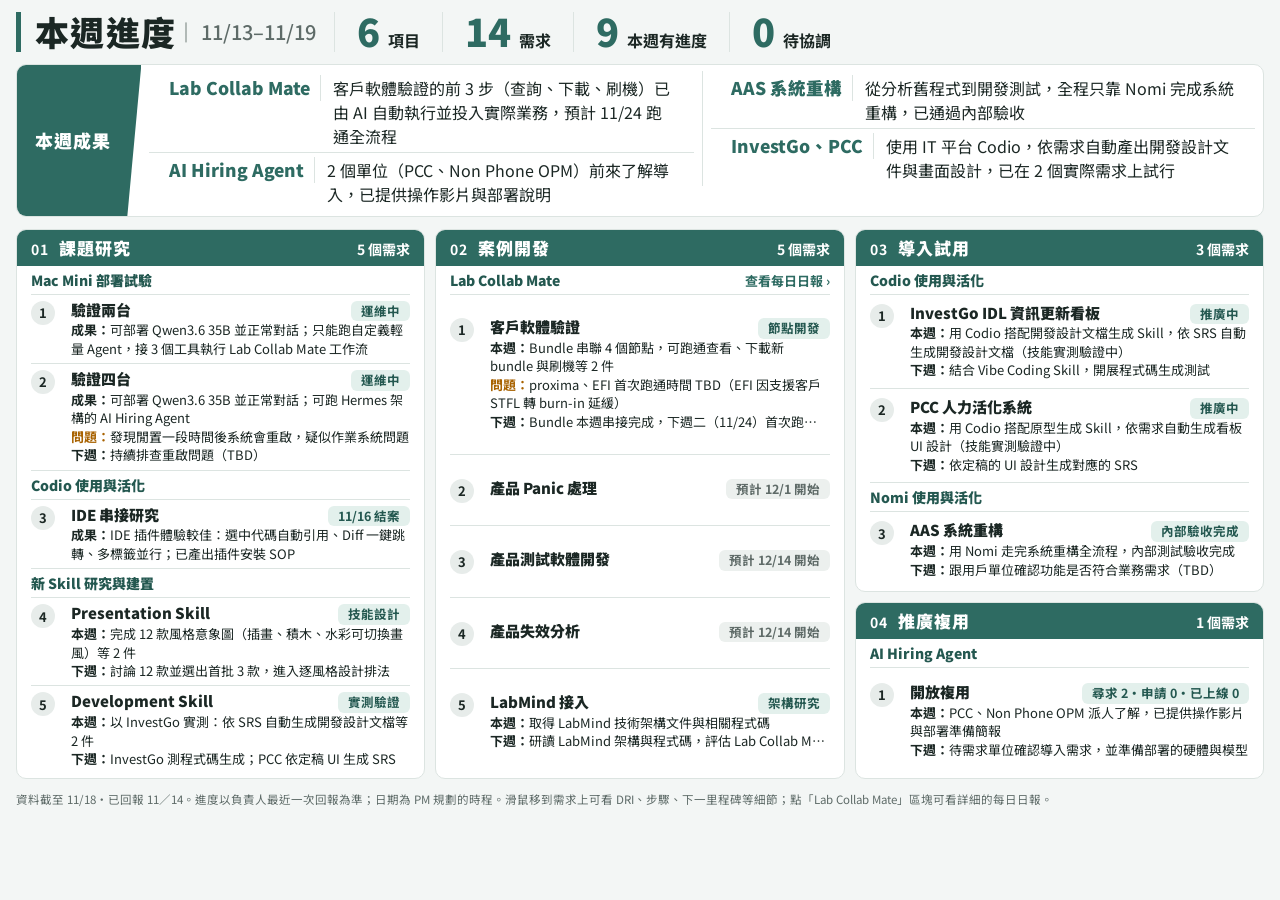
==== commit 9bc6e21e: "[2026-11-19_homepage-navigation] 首頁拿掉分頁籤，點 Lab Collab Mate 進每日日報；日報與架構頁加「← 總覽」 Co-Authored-By: Claud" ====
--- a/public/index.html
+++ b/public/index.html
@@ -38,12 +38,6 @@
 h1,h2,h3,h4{margin:0;text-wrap:balance}
 .num{font-variant-numeric:tabular-nums}
 
-/* 分頁 */
-.tabs{display:flex;gap:4px;border-bottom:1px solid var(--line)}
-.tabs a{font-size:13.5px;font-weight:700;color:var(--muted);text-decoration:none;padding:6px 13px;border-bottom:3px solid transparent;margin-bottom:-1px}
-.tabs a:hover{color:var(--fg)}
-.tabs a[aria-current="page"]{color:var(--fg);border-bottom-color:var(--brand)}
-.tabs a:focus-visible{outline:2px solid var(--brand);outline-offset:2px;border-radius:4px}
 
 /* 第一行：標題＋週次＋四個數字 */
 .head{display:flex;align-items:center;flex-wrap:wrap;gap:6px 0}
@@ -82,6 +76,15 @@
 /* 三欄底部切齊：較矮的欄把多出的高度平均分給各需求，需求內容在自己的格內垂直置中 */
 .mbody{flex:1 1 auto;display:flex;flex-direction:column}
 .mbody > .proj{flex:none}
+/* 可點進詳細頁的項目組（Lab Collab Mate → 每日日報） */
+.pgroup{display:flex;flex-direction:column;flex:1 1 auto;color:inherit;text-decoration:none;border-radius:8px;margin:0 -8px;padding:0 8px;transition:background .15s}
+.pgroup > .req{flex:1 1 auto;align-content:center}
+.pgroup:hover,.pgroup:focus-visible{background:var(--brand-soft)}
+.pgroup:focus-visible{outline:2px solid var(--brand);outline-offset:2px}
+.pgroup .proj{display:flex;justify-content:space-between;align-items:baseline;gap:8px}
+.proj .go{font-size:13px;font-weight:700;color:var(--brand);white-space:nowrap}
+.pgroup:hover .go{text-decoration:underline}
+@media (prefers-reduced-motion:reduce){.pgroup{transition:none}}
 .mbody > .req{flex:1 1 auto;align-content:center}
 .mod > header{display:flex;align-items:baseline;gap:12px;background:var(--brand);color:var(--on-brand);padding:7px 16px}
 .mod h3{font-size:19px;font-weight:900;letter-spacing:.06em}
@@ -157,11 +160,30 @@
   .ask{flex-direction:column;gap:4px}
   .ask b{border-right:0;padding-right:0}
 }
+
+/* ===== 手機版（11-19）：只在 760px 以下生效，桌機版不受影響 ===== */
+@media (max-width:760px){
+  /* 標題列：標題與週次一行，四個數字排成 2×2 方格 */
+  .head{display:grid;grid-template-columns:repeat(2,minmax(0,1fr));gap:8px}
+  .head h1{grid-column:1;font-size:28px;white-space:nowrap}
+  .head .wk{grid-column:2;align-self:center;padding-left:0;font-size:16px;white-space:nowrap}  /* 週次與標題同一行 */
+  .head > .seg,.head > .seg:first-of-type{margin:0;padding:8px 12px;border:1px solid var(--line);border-radius:8px;background:var(--surface)}
+  .head .seg b{font-size:28px}
+  /* 本週成果：一則一段，主題在上、內容在下 */
+  .wins ul,.wcols{grid-template-columns:1fr;padding:0}
+  .wcols ul{padding:0}
+  .wcols ul + ul{border-left:0;border-top:1px solid var(--line)}
+  .wins li,.wcols li{flex-direction:column;align-items:flex-start;gap:2px;padding:10px 16px!important;border-left:0!important;font-size:15px}
+  .wins li + li{border-top:1px solid var(--line)}
+  .wins li b{border-right:0;padding-right:0;white-space:normal;font-size:16px}
+  /* 需求卡：下週完整顯示，不截斷 */
+  .ln.next{white-space:normal;overflow:visible}
+  footer{font-size:12.5px;line-height:1.6}
+}
 </style>
 </head>
 <body>
 <div class="page">
-  <nav class="tabs" aria-label="頁面"><a href="./" aria-current="page">總覽</a><a href="daily.html">每日進度</a><a href="arch.html">架構全貌</a></nav>
   <header class="head" id="head"></header>
   <section class="wins" aria-label="本週成果"><div class="lab">本週成果</div><div id="wins"></div></section>
   <section class="ask" id="ask" aria-label="請副總協助" hidden></section>
@@ -343,13 +365,19 @@
   }
   return `<div class="req" title="${esc(tip(r))}"><span class="i num">${i}</span><h4>${esc(r.name)}</h4><span class="pill ${cls}">${esc(word)}</span>${rows}</div>`;
 }
+const LINKS = {"Lab Collab Mate":"daily.html"};  /* 有詳細頁的項目 */
 function modHTML(m, k){
   let html = "", proj = null;
-  m.reqs.forEach((r, i) => { if (r.proj !== proj) { proj = r.proj; html += `<h4 class="proj">${esc(proj)}</h4>`; } html += reqHTML(r, i + 1); });
+  /* 依項目分組；有詳細頁的項目（Lab Collab Mate → 每日日報）整組變成連結 */
+  const groups = [];
+  m.reqs.forEach((r, i) => { if (r.proj !== proj) { proj = r.proj; groups.push({proj, items:[]}); } groups[groups.length - 1].items.push(reqHTML(r, i + 1)); });
+  html = groups.map(g => LINKS[g.proj]
+    ? `<a class="pgroup" href="${LINKS[g.proj]}" style="flex-grow:${g.items.length}" aria-label="${esc(g.proj)}：查看每日日報"><h4 class="proj">${esc(g.proj)}<span class="go">查看每日日報 ›</span></h4>${g.items.join("")}</a>`
+    : `<h4 class="proj">${esc(g.proj)}</h4>${g.items.join("")}`).join("");
   return `<section class="mod"><header><h3><span class="no num">${String(k + 1).padStart(2, "0")}</span>${esc(m.name)}</h3><span>${m.reqs.length} 個需求</span></header><div class="mbody">${html}</div></section>`;
 }
 $("board").innerHTML = [0, 1, 2].map(c => `<div class="col">${MODULES.map((m, k) => m.col === c ? modHTML(m, k) : "").join("")}</div>`).join("");
-$("foot").innerHTML = `資料截至 ${md(ASOF)}・已回報 ${reported.length}／${REQS.length}。進度以負責人最近一次回報為準；日期為 PM 規劃的時程。滑鼠移到需求上可看 DRI、步驟、下一里程碑等細節；Lab Collab Mate 的工作流細節見 <a href="daily.html">每日進度</a>。`;
+$("foot").innerHTML = `資料截至 ${md(ASOF)}・已回報 ${reported.length}／${REQS.length}。進度以負責人最近一次回報為準；日期為 PM 規劃的時程。滑鼠移到需求上可看 DRI、步驟、下一里程碑等細節；點「Lab Collab Mate」區塊可看詳細的每日日報。`;
 
 /* 一頁不滾動：桌機依實際高度逐級收緊（寬鬆 → fit1 → fit2）；字型載入完成與視窗大小改變時重算 */
 function fit(){
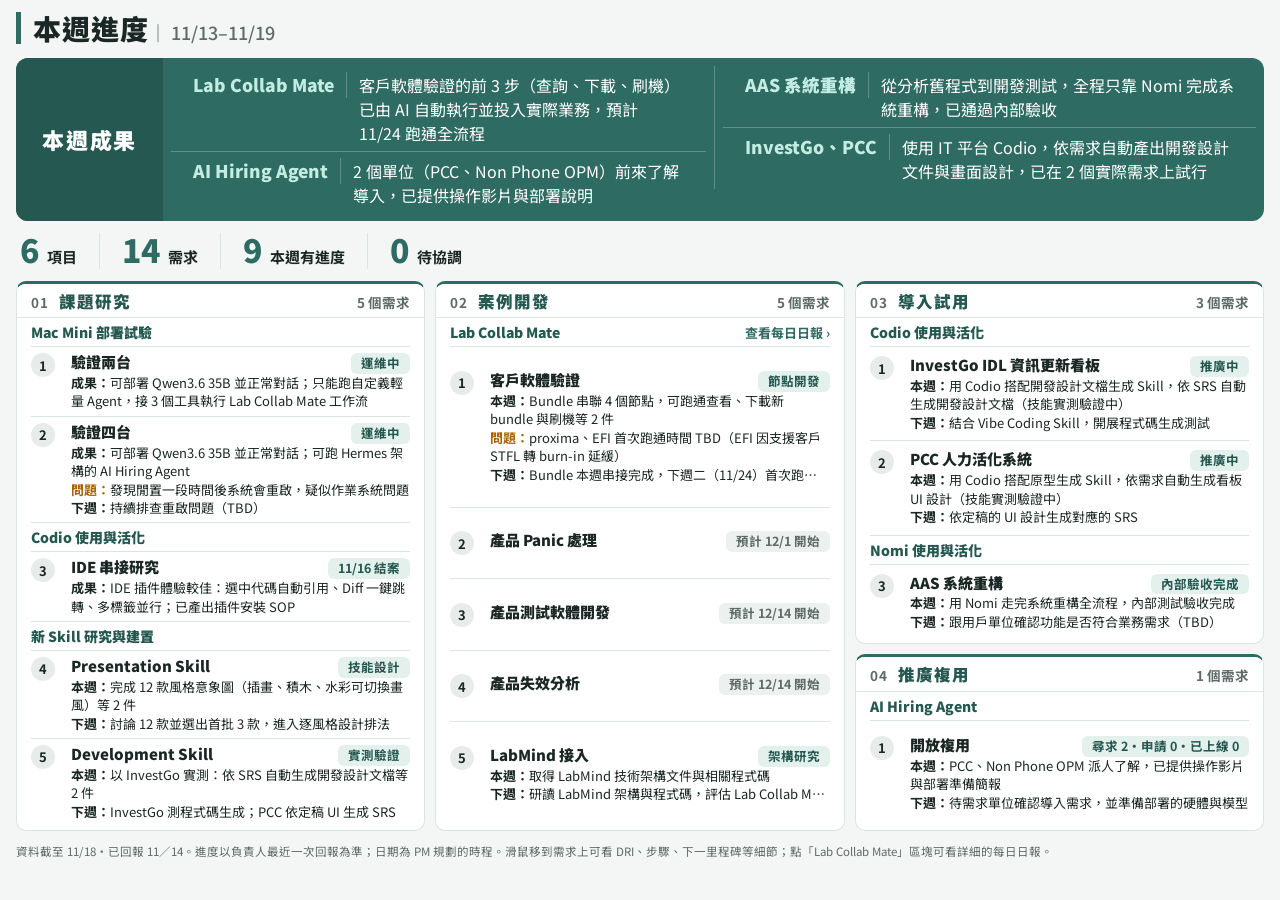
==== commit ce5a0a11: "[2026-11-19_boss-layout-feedback] 依老闆回饋改版：首頁本週成果整塊重點色、先成果後數字再案例；日報頁先整體里程碑甘特圖再各模塊細節，模塊卡同一格式 Co-Author" ====
--- a/public/index.html
+++ b/public/index.html
@@ -9,26 +9,30 @@
 <link rel="preconnect" href="https://fonts.gstatic.com" crossorigin>
 <link rel="stylesheet" href="https://fonts.googleapis.com/css2?family=Noto+Sans+TC:wght@400;500;700;900&display=swap">
 <style>
-/* 版面（依使用者 11-18 提供的參考圖）：
-   第一行＝標題＋週次＋四個數字（細直線分隔，不加框）；
-   第二行＝「本週成果」斜角標籤＋三則「主題｜成果」；第三行＝「請副總協助」淡色帶（有事項才出現）；
-   下方三欄模塊卡（01 課題研究｜02 案例開發｜03 導入試用＋04 推廣複用），同一色系的深青綠標題列；
+/* 版面（11-19 依老闆回饋調整視覺順序：先看成果 → 再看數字 → 最後看案例）：
+   第一行＝標題＋週次；第二行＝「本週成果」整塊用重點色（全頁唯一的滿版色塊）；「請副總協助」淡色帶（有事項才出現）；
+   第三行＝四個數字（細直線分隔，不加框）；
+   下方三欄模塊卡（01 課題研究｜02 案例開發｜03 導入試用＋04 推廣複用），標題列改淺色（不再用深色滿版，避免搶過成果）；
    模塊內依項目分小標題，需求以圓圈編號、細線分隔，每行「本週：」「下週：」「成果：」，沒內容的行省略。 */
 :root{
   --bg:#F3F6F5; --surface:#FFFFFF; --fg:#1B2724; --muted:#5E6B68; --line:#DCE4E1;
   --brand:#2E6B62; --brand-ink:#245850; --brand-soft:#E3F0EC; --on-brand:#FFFFFF;
   --idle:#5F6B68; --idle-soft:#ECF0EE; --badge:#E7ECEA; --warn:#A86200;
+  /* 重點色：只用在「本週成果」整塊 */
+  --hl:#2E6B62; --hl-fg:#FFFFFF; --hl-key:#C3EDE2; --hl-line:rgba(255,255,255,.24); --hl-lab:#245850;
   --f-body:"Microsoft YaHei","微软雅黑","PingFang TC","PingFang SC","Noto Sans TC",system-ui,sans-serif;  /* 使用者指定微軟雅黑；Mac 用蘋方、其他系統用 Noto Sans TC */
 }
 @media (prefers-color-scheme: dark){:root:not([data-theme="light"]){
   --bg:#0F1614; --surface:#17211E; --fg:#E4ECE9; --muted:#9AA9A5; --line:#2A3834;
   --brand:#5FBFAE; --brand-ink:#7FD2C2; --brand-soft:#183531; --on-brand:#0F1614;
   --idle:#A7B4B0; --idle-soft:#222D2A; --badge:#25312D; --warn:#F0B055;
+  --hl:#1F4F48; --hl-fg:#EAF5F2; --hl-key:#8FE0CF; --hl-line:rgba(234,245,242,.18); --hl-lab:#183F39;
   color-scheme:dark}}
 :root[data-theme="dark"]{
   --bg:#0F1614; --surface:#17211E; --fg:#E4ECE9; --muted:#9AA9A5; --line:#2A3834;
   --brand:#5FBFAE; --brand-ink:#7FD2C2; --brand-soft:#183531; --on-brand:#0F1614;
   --idle:#A7B4B0; --idle-soft:#222D2A; --badge:#25312D; --warn:#F0B055;
+  --hl:#1F4F48; --hl-fg:#EAF5F2; --hl-key:#8FE0CF; --hl-line:rgba(234,245,242,.18); --hl-lab:#183F39;
   color-scheme:dark}
 *{box-sizing:border-box}
 [hidden]{display:none!important}
@@ -39,30 +43,33 @@
 .num{font-variant-numeric:tabular-nums}
 
 
-/* 第一行：標題＋週次＋四個數字 */
-.head{display:flex;align-items:center;flex-wrap:wrap;gap:6px 0}
-.head h1{font-size:34px;font-weight:900;line-height:1.15;letter-spacing:.04em;padding-left:14px;border-left:5px solid var(--brand)}
-.head .wk{font-size:20px;color:var(--muted);font-weight:500}
-.head > .seg{display:flex;align-items:baseline;gap:8px;padding:0 22px;border-left:1px solid var(--line)}
-.head > .seg:first-of-type{margin-left:18px}
-.head .seg b{font-size:38px;font-weight:900;line-height:1;color:var(--brand)}
-.head .seg span{font-size:16px;font-weight:700}
-
-/* 第二行：本週成果 */
-.wins{display:grid;grid-template-columns:auto minmax(0,1fr);background:var(--surface);border:1px solid var(--line);border-radius:10px;overflow:hidden;min-height:58px}
-.wins .lab{background:var(--brand);color:var(--on-brand);font-size:18px;font-weight:900;letter-spacing:.06em;display:flex;align-items:center;padding:0 30px 0 18px;clip-path:polygon(0 0,100% 0,calc(100% - 14px) 100%,0 100%)}
-.wins ul{list-style:none;margin:0;padding:10px 8px;display:grid;grid-template-columns:repeat(var(--n,3),minmax(0,1fr));align-items:center}
-.wins li{display:flex;align-items:baseline;gap:12px;padding:3px 20px;min-width:0;font-size:16px}
-.wins li + li{border-left:1px solid var(--line)}
+/* 第一行：標題＋週次 */
+.head{display:flex;align-items:baseline;flex-wrap:wrap;gap:6px 0}
+.head h1{font-size:28px;font-weight:900;line-height:1.15;letter-spacing:.04em;padding-left:12px;border-left:5px solid var(--brand)}
+.head .wk{font-size:18px;color:var(--muted);font-weight:500}
+
+/* 第二行：本週成果（整塊重點色，全頁最先被看到） */
+.wins{display:grid;grid-template-columns:auto minmax(0,1fr);background:var(--hl);color:var(--hl-fg);border-radius:12px;overflow:hidden;min-height:64px}
+.wins .lab{background:var(--hl-lab);color:var(--hl-fg);font-size:22px;font-weight:900;letter-spacing:.08em;display:flex;align-items:center;padding:0 26px}
+.wins ul{list-style:none;margin:0;padding:12px 8px;display:grid;grid-template-columns:repeat(var(--n,3),minmax(0,1fr));align-items:center}
+.wins li{display:flex;align-items:baseline;gap:12px;padding:3px 22px;min-width:0;font-size:17px;line-height:1.5}
+.wins li + li{border-left:1px solid var(--hl-line)}
 /* 4 則時排成兩欄兩列 */
-.wcols{display:grid;grid-template-columns:repeat(2,minmax(0,1fr));align-items:start;padding:6px 0}
+.wcols{display:grid;grid-template-columns:repeat(2,minmax(0,1fr));align-items:start;padding:8px 0}
 .wcols ul{display:flex;flex-direction:column;align-items:stretch;padding:0 8px}
-.wcols ul + ul{border-left:1px solid var(--line)}
-.wcols li{border-left:0!important;padding-block:4px}
-.wcols li + li{border-top:1px solid var(--line)}
-.wins li b{color:var(--brand);font-size:17.5px;font-weight:900;white-space:nowrap;padding-right:10px;border-right:1px solid var(--line)}
+.wcols ul + ul{border-left:1px solid var(--hl-line)}
+.wcols li{border-left:0!important;padding-block:6px}
+.wcols li + li{border-top:1px solid var(--hl-line)}
+.wins li b{color:var(--hl-key);font-size:18.5px;font-weight:900;white-space:nowrap;padding-right:12px;border-right:1px solid var(--hl-line)}
 .wins li span{min-width:0}
-.wins .empty{padding:0 18px;color:var(--muted);align-self:center}
+.wins .empty{padding:0 18px;color:var(--hl-fg);opacity:.85;align-self:center}
+
+/* 第三行：四個數字（第二層重點） */
+.nums{display:flex;align-items:baseline;flex-wrap:wrap;gap:6px 0}
+.nums > .seg{display:flex;align-items:baseline;gap:8px;padding:0 22px;border-left:1px solid var(--line)}
+.nums > .seg:first-child{padding-left:4px;border-left:0}
+.nums .seg b{font-size:32px;font-weight:900;line-height:1;color:var(--brand)}
+.nums .seg span{font-size:15px;font-weight:700}
 
 /* 第三行：請副總協助 */
 .ask{display:flex;align-items:baseline;gap:14px;background:var(--brand-soft);border-radius:10px;padding:13px 22px;font-size:16px}
@@ -86,10 +93,11 @@
 .pgroup:hover .go{text-decoration:underline}
 @media (prefers-reduced-motion:reduce){.pgroup{transition:none}}
 .mbody > .req{flex:1 1 auto;align-content:center}
-.mod > header{display:flex;align-items:baseline;gap:12px;background:var(--brand);color:var(--on-brand);padding:7px 16px}
-.mod h3{font-size:19px;font-weight:900;letter-spacing:.06em}
-.mod h3 .no{margin-right:10px}
-.mod > header span{margin-left:auto;font-size:14px;font-weight:700}
+.mod{border-top:3px solid var(--brand)}
+.mod > header{display:flex;align-items:baseline;gap:12px;background:var(--surface);color:var(--brand-ink);padding:7px 16px 5px;border-bottom:1px solid var(--line)}
+.mod h3{font-size:18px;font-weight:900;letter-spacing:.06em}
+.mod h3 .no{margin-right:10px;color:var(--muted);font-weight:700}
+.mod > header span{margin-left:auto;font-size:13.5px;font-weight:700;color:var(--muted)}
 .mbody{padding:2px 16px 6px}
 .proj{font-size:15px;font-weight:900;color:var(--brand-ink);padding:6px 0 4px;border-bottom:1px solid var(--line)}
 .req{display:grid;grid-template-columns:30px minmax(0,1fr) auto;gap:0 10px;padding:7px 0 8px;border-bottom:1px solid var(--line)}
@@ -109,38 +117,47 @@
 
 /* 矮螢幕（如筆電 1440×900）再壓縮，維持單屏 */
 /* 一頁不滾動的自動調整（由下方程式依實際高度決定）：
-   預設＝寬鬆；超出一屏時 fit1＝模塊區緊湊、上方仍寬鬆；仍超出時 fit2＝全部緊湊 */
+   預設＝寬鬆；超出一屏時 fit1＝模塊區緊湊、上方仍寬鬆；仍超出時 fit2＝全部緊湊；內容極多時再加 fit3 */
 html.fit1 .page{gap:12px}
+html.fit1 .wins li{font-size:16px}
+html.fit1 .wins li b{font-size:17.5px}
 html.fit1 .board,html.fit1 .col{gap:10px}
-html.fit1 .mod > header{padding:5px 14px}
-html.fit1 .mod h3{font-size:17px}
+html.fit1 .mod > header{padding:5px 14px 4px}
+html.fit1 .mod h3{font-size:16.5px}
 html.fit1 .mbody{padding:0 14px 4px}
 html.fit1 .proj{font-size:14px;padding:4px 0 3px}
 html.fit1 .req{padding:4px 0 5px}
 html.fit1 .req h4{font-size:15px}
 html.fit1 .ln{font-size:13px;line-height:1.42}
 html.fit2 .board,html.fit2 .col{gap:10px}
-html.fit2 .mod > header{padding:5px 14px}
-html.fit2 .mod h3{font-size:17px}
+html.fit2 .mod > header{padding:5px 14px 4px}
+html.fit2 .mod h3{font-size:16.5px}
 html.fit2 .mbody{padding:0 14px 4px}
 html.fit2 .proj{font-size:14px;padding:4px 0 3px}
 html.fit2 .req{padding:4px 0 5px}
 html.fit2 .req h4{font-size:15px}
 html.fit2 .ln{font-size:13px;line-height:1.42}
 html.fit2 .wins ul{padding:4px 8px}
-html.fit2 .wins li{font-size:13px;line-height:1.35;padding-top:1px;padding-bottom:1px}
-html.fit2 .wins li b{font-size:14px}
 html.fit2 .wcols{padding:3px 0}
-html.fit2 .wcols li{padding-block:1px}
-html.fit2 .wcols{padding:2px 0}
+html.fit2 .wcols li{padding-block:2px}
 html.fit2 .page{gap:9px;padding-block:6px 8px}
-html.fit2 .head h1{font-size:27px}
-html.fit2 .head .seg b{font-size:28px}
-html.fit2 .head .wk{font-size:17px}
-html.fit2 .wins{min-height:38px}
-html.fit2 .wins .lab{font-size:15.5px}
-html.fit2 .wins li{font-size:14px}
-html.fit2 .wins li b{font-size:15px}
+html.fit2 .head h1{font-size:24px}
+html.fit2 .head .wk{font-size:16px}
+html.fit2 .nums .seg b{font-size:26px}
+html.fit2 .nums .seg span{font-size:14px}
+html.fit2 .wins{min-height:40px}
+html.fit2 .wins .lab{font-size:18px;padding:0 20px}
+html.fit2 .wins li{font-size:14.5px;line-height:1.4}
+html.fit2 .wins li b{font-size:15.5px}
+/* fit3（只在內容極多時）：再壓縮模塊區的行高與間距；數字列移到標題列右側以省一行 */
+html.fit3 .page{gap:7px}
+html.fit3 .wins li{font-size:14px;line-height:1.35}
+html.fit3 .nums .seg b{font-size:22px}
+html.fit3 .nums .seg span{font-size:13px}
+html.fit3 .req{padding:3px 0 4px}
+html.fit3 .req h4{font-size:14.5px;line-height:1.35}
+html.fit3 .proj{padding:3px 0 2px}
+html.fit3 .ln{font-size:12.5px;line-height:1.36}
 html.fit2 .ask{padding:6px 18px;font-size:14.5px}
 html.fit2 .ask b{font-size:15.5px}
 
@@ -148,33 +165,32 @@
 @media (max-width:1100px){
   .board{grid-template-columns:repeat(2,minmax(0,1fr))}
   .wins{grid-template-columns:1fr}
-  .wins .lab{clip-path:none;padding:6px 18px}
+  .wins .lab{padding:8px 18px}
   .wins ul{grid-template-columns:1fr}
-  .wins li + li{border-left:0;border-top:1px solid var(--line)}
+  .wins li + li{border-left:0;border-top:1px solid var(--hl-line)}
 }
 @media (max-width:700px){
   .board{grid-template-columns:1fr}
-  .head > .seg{padding:0 14px}
-  .head > .seg:first-of-type{margin-left:0;border-left:0;padding-left:0}
-  .head .wk{flex-basis:100%;padding-left:19px}
+  .nums > .seg{padding:0 14px}
   .ask{flex-direction:column;gap:4px}
   .ask b{border-right:0;padding-right:0}
 }
 
 /* ===== 手機版（11-19）：只在 760px 以下生效，桌機版不受影響 ===== */
 @media (max-width:760px){
-  /* 標題列：標題與週次一行，四個數字排成 2×2 方格 */
-  .head{display:grid;grid-template-columns:repeat(2,minmax(0,1fr));gap:8px}
-  .head h1{grid-column:1;font-size:28px;white-space:nowrap}
-  .head .wk{grid-column:2;align-self:center;padding-left:0;font-size:16px;white-space:nowrap}  /* 週次與標題同一行 */
-  .head > .seg,.head > .seg:first-of-type{margin:0;padding:8px 12px;border:1px solid var(--line);border-radius:8px;background:var(--surface)}
-  .head .seg b{font-size:28px}
+  /* 標題列：標題與週次一行；四個數字（在本週成果之後）排成 2×2 方格 */
+  .head{flex-wrap:nowrap;align-items:center}
+  .head h1{font-size:26px;white-space:nowrap}
+  .head .wk{font-size:16px;white-space:nowrap}
+  .nums{display:grid;grid-template-columns:repeat(2,minmax(0,1fr));gap:8px}
+  .nums > .seg,.nums > .seg:first-child{margin:0;padding:8px 12px;border:1px solid var(--line);border-radius:8px;background:var(--surface)}
+  .nums .seg b{font-size:28px}
   /* 本週成果：一則一段，主題在上、內容在下 */
   .wins ul,.wcols{grid-template-columns:1fr;padding:0}
   .wcols ul{padding:0}
-  .wcols ul + ul{border-left:0;border-top:1px solid var(--line)}
+  .wcols ul + ul{border-left:0;border-top:1px solid var(--hl-line)}
   .wins li,.wcols li{flex-direction:column;align-items:flex-start;gap:2px;padding:10px 16px!important;border-left:0!important;font-size:15px}
-  .wins li + li{border-top:1px solid var(--line)}
+  .wins li + li{border-top:1px solid var(--hl-line)}
   .wins li b{border-right:0;padding-right:0;white-space:normal;font-size:16px}
   /* 需求卡：下週完整顯示，不截斷 */
   .ln.next{white-space:normal;overflow:visible}
@@ -187,6 +203,7 @@
   <header class="head" id="head"></header>
   <section class="wins" aria-label="本週成果"><div class="lab">本週成果</div><div id="wins"></div></section>
   <section class="ask" id="ask" aria-label="請副總協助" hidden></section>
+  <section class="nums" id="nums" aria-label="本週數字"></section>
   <main class="board" id="board" aria-label="四大模塊"></main>
   <footer id="foot"></footer>
 </div>
@@ -298,10 +315,10 @@
 const progressed = REQS.filter(hasDone).length;
 const projCount = new Set(REQS.map(r => r.proj)).size;
 
-/* 第一行：標題＋週次＋四個數字 */
+/* 第一行：標題＋週次；第三行：四個數字（在本週成果之後） */
 const seg = (n, t) => `<div class="seg"><b class="num">${n}</b><span>${t}</span></div>`;
-$("head").innerHTML = `<h1>本週進度</h1><span class="wk num">｜ ${md(WEEK.from)}–${md(WEEK.to)}</span>` +
-  seg(projCount, "項目") + seg(REQS.length, "需求") + seg(progressed, "本週有進度") + seg(helps.length, "待協調");
+$("head").innerHTML = `<h1>本週進度</h1><span class="wk num">｜ ${md(WEEK.from)}–${md(WEEK.to)}</span>`;
+$("nums").innerHTML = seg(projCount, "項目") + seg(REQS.length, "需求") + seg(progressed, "本週有進度") + seg(helps.length, "待協調");
 
 /* 第二行：本週成果「主題｜成果」。回報的 hl 可寫 {i:完成事項索引, s:主題, t:短句}；只寫索引時，主題用需求名、內容用完成事項原文。最多 6 則 */
 let wins = reported.flatMap(r => (r.rep.hl || []).map(h => typeof h === "number"
@@ -382,9 +399,9 @@
 /* 一頁不滾動：桌機依實際高度逐級收緊（寬鬆 → fit1 → fit2）；字型載入完成與視窗大小改變時重算 */
 function fit(){
   const el = document.documentElement;
-  el.classList.remove("fit1", "fit2");
+  el.classList.remove("fit1", "fit2", "fit3");
   if (innerWidth <= 900) return;
-  for (const c of ["fit1", "fit2"]) { if (el.scrollHeight <= innerHeight) break; el.classList.remove("fit1", "fit2"); el.classList.add(c); }
+  for (const c of [["fit1"], ["fit2"], ["fit2", "fit3"]]) { if (el.scrollHeight <= innerHeight) break; el.classList.remove("fit1", "fit2", "fit3"); el.classList.add(...c); }
 }
 fit();
 if (document.fonts && document.fonts.ready) document.fonts.ready.then(fit);
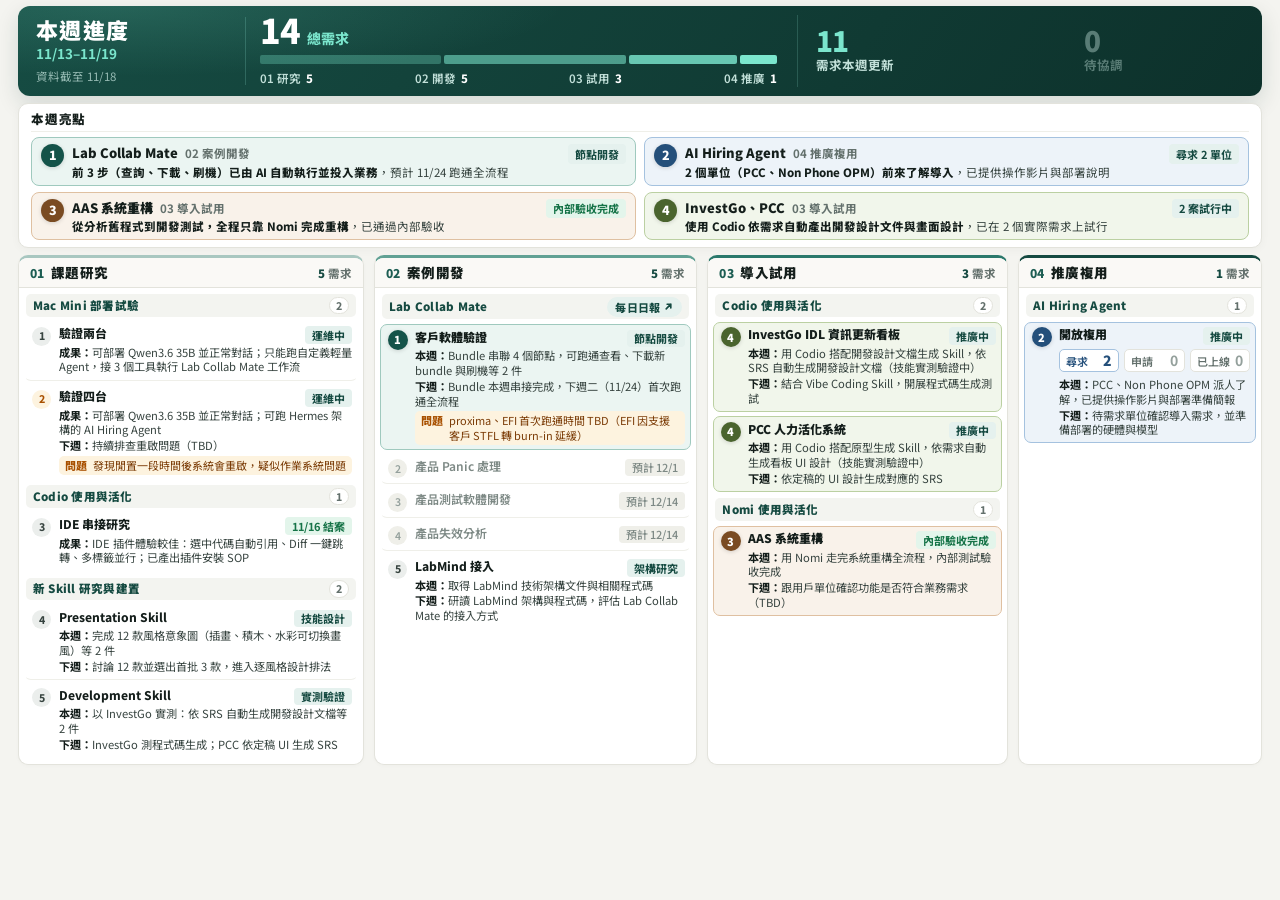
==== commit f83ebf6a: "Redesign overview (3A), daily (A), and arch chrome with zero helper text" ====
--- a/public/index.html
+++ b/public/index.html
@@ -9,227 +9,454 @@
 <link rel="preconnect" href="https://fonts.gstatic.com" crossorigin>
 <link rel="stylesheet" href="https://fonts.googleapis.com/css2?family=Noto+Sans+TC:wght@400;500;700;900&display=swap">
 <style>
-/* 版面（11-19 依老闆回饋調整視覺順序：先看成果 → 再看數字 → 最後看案例）：
-   第一行＝標題＋週次；第二行＝「本週成果」整塊用重點色（全頁唯一的滿版色塊）；「請副總協助」淡色帶（有事項才出現）；
-   第三行＝四個數字（細直線分隔，不加框）；
-   下方三欄模塊卡（01 課題研究｜02 案例開發｜03 導入試用＋04 推廣複用），標題列改淺色（不再用深色滿版，避免搶過成果）；
-   模塊內依項目分小標題，需求以圓圈編號、細線分隔，每行「本週：」「下週：」「成果：」，沒內容的行省略。 */
+/* 版面（2026-11-19 改版・方案 3A 由大到小展開）：
+   第一層＝深松青全局數字頂冠（14 總需求＋四階段成熟度比例條｜11 需求本週更新｜0 待協調）；
+   第二層＝本週亮點（2×2，四枚克制礦物色圓章 1–4，依重要性排序）；
+   第三層＝四大模塊細節（01 課題研究｜02 案例開發｜03 導入試用｜04 推廣複用，四欄底部切齊，
+   入選亮點列帶同色同號圓章與微底色，免懸停即可靜態配對；支援雙向懸停聚焦；點 Lab Collab Mate 進每日日報）。 */
 :root{
-  --bg:#F3F6F5; --surface:#FFFFFF; --fg:#1B2724; --muted:#5E6B68; --line:#DCE4E1;
-  --brand:#2E6B62; --brand-ink:#245850; --brand-soft:#E3F0EC; --on-brand:#FFFFFF;
-  --idle:#5F6B68; --idle-soft:#ECF0EE; --badge:#E7ECEA; --warn:#A86200;
-  /* 重點色：只用在「本週成果」整塊 */
-  --hl:#2E6B62; --hl-fg:#FFFFFF; --hl-key:#C3EDE2; --hl-line:rgba(255,255,255,.24); --hl-lab:#245850;
-  --f-body:"Microsoft YaHei","微软雅黑","PingFang TC","PingFang SC","Noto Sans TC",system-ui,sans-serif;  /* 使用者指定微軟雅黑；Mac 用蘋方、其他系統用 Noto Sans TC */
+  --ground:#F4F4F0; --paper:#FFFFFF; --paper-dim:#FAF9F6;
+  --ink:#141E1B; --ink-2:#36433F; --muted:#63706C; --faint:#94A09C;
+  --rule:#E3E3DC; --rule-soft:#EFEFE9; --band:#F3F4F0;
+  --pine-deep:#0D312B; --pine:#154A41; --pine-mid:#1D5E53; --pine-soft:#E5F1EE;
+  --jade:#7BE6CD; --mint-text:#C2E0D9;
+  --ok:#157347; --ok-soft:#E3F5EB;
+  --warn:#A85000; --warn-soft:#FDF3DF; --warn-ink:#7C3D08;
+  --bad:#B91C1C; --bad-soft:#FDEAEA; --bad-bd:#F5BCBC; --bad-ink:#7F1D1D;
+  --idle-ink:#7D8985; --idle-soft:#EFEFE9; --rno-bg:#EBEEEC;
+  /* 四枚克制礦物識別色（亮點 1–4 上下靜態秒配對） */
+  --c1:#145349; --c1-bg:#EBF5F2; --c1-bd:#9FC9BE;
+  --c2:#244F7A; --c2-bg:#EDF3F9; --c2-bd:#A5C2DF;
+  --c3:#7A4B22; --c3-bg:#F9F2EA; --c3-bd:#DFC0A1;
+  --c4:#4A642E; --c4-bg:#F1F6EB; --c4-bd:#BBD0A2;
+  --f-body:"Microsoft YaHei","微软雅黑","PingFang TC","PingFang SC","Noto Sans TC",system-ui,sans-serif;
 }
 @media (prefers-color-scheme: dark){:root:not([data-theme="light"]){
-  --bg:#0F1614; --surface:#17211E; --fg:#E4ECE9; --muted:#9AA9A5; --line:#2A3834;
-  --brand:#5FBFAE; --brand-ink:#7FD2C2; --brand-soft:#183531; --on-brand:#0F1614;
-  --idle:#A7B4B0; --idle-soft:#222D2A; --badge:#25312D; --warn:#F0B055;
-  --hl:#1F4F48; --hl-fg:#EAF5F2; --hl-key:#8FE0CF; --hl-line:rgba(234,245,242,.18); --hl-lab:#183F39;
+  --ground:#0E1412; --paper:#161E1C; --paper-dim:#1A2421;
+  --ink:#E7EFEA; --ink-2:#BCCAC5; --muted:#8E9E99; --faint:#65746F;
+  --rule:#283531; --rule-soft:#202B28; --band:#1D2724;
+  --pine-deep:#0A2420; --pine:#59C2AE; --pine-mid:#4AB39F; --pine-soft:#16332E;
+  --jade:#7BE6CD; --mint-text:#BBD8D1;
+  --ok:#63CF95; --ok-soft:#143324;
+  --warn:#F2AE52; --warn-soft:#342611; --warn-ink:#F6CA86;
+  --bad:#F88379; --bad-soft:#3A1919; --bad-bd:#6E2C2C; --bad-ink:#FBC5C0;
+  --idle-ink:#8A9793; --idle-soft:#222D2A; --rno-bg:#24312D;
+  --c1:#48B3A0; --c1-bg:#142B27; --c1-bd:#2B5B53;
+  --c2:#6BA3DC; --c2-bg:#162433; --c2-bd:#2E4F70;
+  --c3:#DF9B62; --c3-bg:#2D2116; --c3-bd:#65462B;
+  --c4:#95BE6A; --c4-bg:#1F2B17; --c4-bd:#445D30;
   color-scheme:dark}}
 :root[data-theme="dark"]{
-  --bg:#0F1614; --surface:#17211E; --fg:#E4ECE9; --muted:#9AA9A5; --line:#2A3834;
-  --brand:#5FBFAE; --brand-ink:#7FD2C2; --brand-soft:#183531; --on-brand:#0F1614;
-  --idle:#A7B4B0; --idle-soft:#222D2A; --badge:#25312D; --warn:#F0B055;
-  --hl:#1F4F48; --hl-fg:#EAF5F2; --hl-key:#8FE0CF; --hl-line:rgba(234,245,242,.18); --hl-lab:#183F39;
+  --ground:#0E1412; --paper:#161E1C; --paper-dim:#1A2421;
+  --ink:#E7EFEA; --ink-2:#BCCAC5; --muted:#8E9E99; --faint:#65746F;
+  --rule:#283531; --rule-soft:#202B28; --band:#1D2724;
+  --pine-deep:#0A2420; --pine:#59C2AE; --pine-mid:#4AB39F; --pine-soft:#16332E;
+  --jade:#7BE6CD; --mint-text:#BBD8D1;
+  --ok:#63CF95; --ok-soft:#143324;
+  --warn:#F2AE52; --warn-soft:#342611; --warn-ink:#F6CA86;
+  --bad:#F88379; --bad-soft:#3A1919; --bad-bd:#6E2C2C; --bad-ink:#FBC5C0;
+  --idle-ink:#8A9793; --idle-soft:#222D2A; --rno-bg:#24312D;
+  --c1:#48B3A0; --c1-bg:#142B27; --c1-bd:#2B5B53;
+  --c2:#6BA3DC; --c2-bg:#162433; --c2-bd:#2E4F70;
+  --c3:#DF9B62; --c3-bg:#2D2116; --c3-bd:#65462B;
+  --c4:#95BE6A; --c4-bg:#1F2B17; --c4-bd:#445D30;
   color-scheme:dark}
+
 *{box-sizing:border-box}
 [hidden]{display:none!important}
 :root{padding-top:env(safe-area-inset-top,0px);padding-bottom:env(safe-area-inset-bottom,0px)}
-body{margin:0;background:var(--bg);color:var(--fg);font-family:var(--f-body);font-size:14px;line-height:1.5}
-.page{max-width:1600px;margin:0 auto;padding-block:12px 16px;padding-left:max(16px,env(safe-area-inset-left,0px));padding-right:max(16px,env(safe-area-inset-right,0px));display:flex;flex-direction:column;gap:16px}
+body{margin:0;background:var(--ground);color:var(--ink);font-family:var(--f-body);font-size:13.5px;line-height:1.48;-webkit-font-smoothing:antialiased}
 h1,h2,h3,h4{margin:0;text-wrap:balance}
 .num{font-variant-numeric:tabular-nums}
 
-
-/* 第一行：標題＋週次 */
-.head{display:flex;align-items:baseline;flex-wrap:wrap;gap:6px 0}
-.head h1{font-size:28px;font-weight:900;line-height:1.15;letter-spacing:.04em;padding-left:12px;border-left:5px solid var(--brand)}
-.head .wk{font-size:18px;color:var(--muted);font-weight:500}
-
-/* 第二行：本週成果（整塊重點色，全頁最先被看到） */
-.wins{display:grid;grid-template-columns:auto minmax(0,1fr);background:var(--hl);color:var(--hl-fg);border-radius:12px;overflow:hidden;min-height:64px}
-.wins .lab{background:var(--hl-lab);color:var(--hl-fg);font-size:22px;font-weight:900;letter-spacing:.08em;display:flex;align-items:center;padding:0 26px}
-.wins ul{list-style:none;margin:0;padding:12px 8px;display:grid;grid-template-columns:repeat(var(--n,3),minmax(0,1fr));align-items:center}
-.wins li{display:flex;align-items:baseline;gap:12px;padding:3px 22px;min-width:0;font-size:17px;line-height:1.5}
-.wins li + li{border-left:1px solid var(--hl-line)}
-/* 4 則時排成兩欄兩列 */
-.wcols{display:grid;grid-template-columns:repeat(2,minmax(0,1fr));align-items:start;padding:8px 0}
-.wcols ul{display:flex;flex-direction:column;align-items:stretch;padding:0 8px}
-.wcols ul + ul{border-left:1px solid var(--hl-line)}
-.wcols li{border-left:0!important;padding-block:6px}
-.wcols li + li{border-top:1px solid var(--hl-line)}
-.wins li b{color:var(--hl-key);font-size:18.5px;font-weight:900;white-space:nowrap;padding-right:12px;border-right:1px solid var(--hl-line)}
-.wins li span{min-width:0}
-.wins .empty{padding:0 18px;color:var(--hl-fg);opacity:.85;align-self:center}
-
-/* 第三行：四個數字（第二層重點） */
-.nums{display:flex;align-items:baseline;flex-wrap:wrap;gap:6px 0}
-.nums > .seg{display:flex;align-items:baseline;gap:8px;padding:0 22px;border-left:1px solid var(--line)}
-.nums > .seg:first-child{padding-left:4px;border-left:0}
-.nums .seg b{font-size:32px;font-weight:900;line-height:1;color:var(--brand)}
-.nums .seg span{font-size:15px;font-weight:700}
-
-/* 第三行：請副總協助 */
-.ask{display:flex;align-items:baseline;gap:14px;background:var(--brand-soft);border-radius:10px;padding:13px 22px;font-size:16px}
-.ask b{color:var(--brand-ink);font-size:18px;font-weight:900;letter-spacing:.04em;white-space:nowrap;padding-right:14px;border-right:1px solid var(--line)}
+.page{
+  max-width:1600px;margin:0 auto;
+  padding-block:12px 14px;
+  padding-left:max(18px,env(safe-area-inset-left,0px));
+  padding-right:max(18px,env(safe-area-inset-right,0px));
+  display:flex;flex-direction:column;gap:12px;
+}
+
+/* ===== 第一層：深松青全局數字頂冠 ===== */
+.crown{
+  background:
+    radial-gradient(ellipse 60% 130% at 8% 0%, rgba(123,230,205,.16) 0%, transparent 60%),
+    linear-gradient(125deg, #164C43 0%, #0D312B 100%);
+  border-radius:12px;
+  padding:14px 24px;
+  color:#FFFFFF;
+  display:grid;
+  grid-template-columns:210px minmax(320px,1.8fr) minmax(155px,.85fr) minmax(105px,.55fr);
+  gap:20px;
+  align-items:center;
+  box-shadow:0 8px 22px rgba(13,49,43,.14);
+}
+.crown-title{display:flex;flex-direction:column;gap:3px;padding-right:18px;border-right:1px solid rgba(157,240,223,.2)}
+.crown-title h1{font-size:26px;font-weight:900;letter-spacing:.06em;line-height:1.12;color:#FFFFFF}
+.crown-title .wk{font-size:13.5px;font-weight:700;color:var(--jade)}
+.crown-title .asof{font-size:11.5px;color:rgba(194,224,217,.75);margin-top:1px}
+
+.crown-dist{padding-right:20px;border-right:1px solid rgba(157,240,223,.18);display:flex;flex-direction:column;gap:6px}
+.crown-dist-top{display:flex;align-items:baseline;gap:8px}
+.crown-big{font-size:44px;font-weight:900;line-height:.86;color:#FFFFFF;letter-spacing:-.04em}
+.crown-big-lbl{font-size:14px;font-weight:800;color:var(--jade)}
+.mat-bar{display:flex;gap:3px;height:9px;width:100%}
+.mat-bar i{display:block;height:100%;border-radius:2px}
+.mat-s1{background:rgba(123,230,205,.30)}
+.mat-s2{background:rgba(123,230,205,.56)}
+.mat-s3{background:rgba(123,230,205,.82)}
+.mat-s4{background:#7BE6CD}
+.mat-leg{display:flex;justify-content:space-between;gap:8px;font-size:11.5px;color:var(--mint-text);font-weight:600}
+.mat-leg span{white-space:nowrap}
+.mat-leg em{font-style:normal;color:#FFFFFF;font-weight:800;margin-left:2px}
+
+.kcell{display:flex;flex-direction:column;gap:3px;padding-left:4px}
+.kcell .v{font-size:38px;font-weight:900;line-height:.9;color:#FFFFFF;letter-spacing:-.03em}
+.kcell .k{font-size:12.5px;font-weight:700;color:var(--mint-text)}
+.kcell.accent .v{color:var(--jade)}
+.kcell.zero .v,.kcell.zero .k{color:rgba(194,224,217,.42)}
+.kcell.alert{background:rgba(185,28,28,.9);border:1px solid rgba(254,202,202,.5);border-radius:8px;padding:7px 12px}
+.kcell.alert .v{color:#FFFFFF}
+.kcell.alert .k{color:#FECACA}
+
+/* 請副總協助（有事項才出現） */
+.ask{
+  display:flex;align-items:baseline;gap:14px;
+  background:var(--bad-soft);border:1px solid var(--bad-bd);border-radius:9px;
+  padding:9px 16px;font-size:13px;color:var(--bad-ink);
+}
+.ask b{color:var(--bad);font-size:13.5px;font-weight:900;white-space:nowrap;padding-right:12px;border-right:1px solid var(--bad-bd)}
 .ask div + div{margin-top:2px}
 
-/* 模塊卡：三欄，第三欄上下疊放 03、04 */
-.board{display:grid;grid-template-columns:repeat(3,minmax(0,1fr));gap:12px;align-items:stretch}
-.col{display:flex;flex-direction:column;gap:12px;min-width:0}
-.mod{background:var(--surface);border:1px solid var(--line);border-radius:10px;overflow:hidden;display:flex;flex-direction:column;flex:1 1 auto}
-/* 三欄底部切齊：較矮的欄把多出的高度平均分給各需求，需求內容在自己的格內垂直置中 */
-.mbody{flex:1 1 auto;display:flex;flex-direction:column}
-.mbody > .proj{flex:none}
-/* 可點進詳細頁的項目組（Lab Collab Mate → 每日日報） */
-.pgroup{display:flex;flex-direction:column;flex:1 1 auto;color:inherit;text-decoration:none;border-radius:8px;margin:0 -8px;padding:0 8px;transition:background .15s}
-.pgroup > .req{flex:1 1 auto;align-content:center}
-.pgroup:hover,.pgroup:focus-visible{background:var(--brand-soft)}
-.pgroup:focus-visible{outline:2px solid var(--brand);outline-offset:2px}
-.pgroup .proj{display:flex;justify-content:space-between;align-items:baseline;gap:8px}
-.proj .go{font-size:13px;font-weight:700;color:var(--brand);white-space:nowrap}
-.pgroup:hover .go{text-decoration:underline}
-@media (prefers-reduced-motion:reduce){.pgroup{transition:none}}
-.mbody > .req{flex:1 1 auto;align-content:center}
-.mod{border-top:3px solid var(--brand)}
-.mod > header{display:flex;align-items:baseline;gap:12px;background:var(--surface);color:var(--brand-ink);padding:7px 16px 5px;border-bottom:1px solid var(--line)}
-.mod h3{font-size:18px;font-weight:900;letter-spacing:.06em}
-.mod h3 .no{margin-right:10px;color:var(--muted);font-weight:700}
-.mod > header span{margin-left:auto;font-size:13.5px;font-weight:700;color:var(--muted)}
-.mbody{padding:2px 16px 6px}
-.proj{font-size:15px;font-weight:900;color:var(--brand-ink);padding:6px 0 4px;border-bottom:1px solid var(--line)}
-.req{display:grid;grid-template-columns:30px minmax(0,1fr) auto;gap:0 10px;padding:7px 0 8px;border-bottom:1px solid var(--line)}
-.req:last-child{border-bottom:0}
-.req .i{grid-row:1 / span 4;width:24px;height:24px;border-radius:50%;background:var(--badge);color:var(--fg);font-size:13px;font-weight:700;display:grid;place-items:center;margin-top:2px}
-.req h4{font-size:16px;font-weight:900;line-height:1.4}
-.pill{font-size:12.5px;font-weight:700;padding:1px 10px;border-radius:6px;white-space:nowrap;color:var(--brand-ink);background:var(--brand-soft);align-self:start;margin-top:2px}
-.pill.idle{color:var(--idle);background:var(--idle-soft)}
-.ln{grid-column:2 / -1;font-size:13.5px;line-height:1.5}
-.ln b{font-weight:700}
+/* ===== 第二層：本週亮點（2×2，四色礦物圓章 1–4 靜態秒配對） ===== */
+.hl-panel{
+  background:var(--paper);border:1px solid var(--rule);border-radius:10px;
+  padding:9px 14px 11px;box-shadow:0 2px 10px rgba(20,30,27,.035);
+}
+.hl-hd{padding-bottom:6px;margin-bottom:8px;border-bottom:1px solid var(--rule-soft);font-size:13.5px;font-weight:900;color:var(--ink);letter-spacing:.06em}
+.hl-grid{display:grid;grid-template-columns:repeat(2,minmax(0,1fr));gap:8px 10px}
+.hl-grid.n1{grid-template-columns:1fr}
+.hl-grid.n3{grid-template-columns:repeat(3,minmax(0,1fr))}
+.hl-card{
+  padding:8px 11px;border-radius:8px;border:1.5px solid transparent;
+  display:grid;grid-template-columns:24px minmax(0,1fr) auto;gap:2px 9px;align-items:start;
+  cursor:default;transition:box-shadow .16s ease,transform .16s ease;
+}
+.hl-card.c1{background:var(--c1-bg);border-color:var(--c1-bd)}
+.hl-card.c2{background:var(--c2-bg);border-color:var(--c2-bd)}
+.hl-card.c3{background:var(--c3-bg);border-color:var(--c3-bd)}
+.hl-card.c4{background:var(--c4-bg);border-color:var(--c4-bd)}
+.hl-card:hover,.hl-card.is-hot{box-shadow:0 4px 14px rgba(20,30,27,.12);transform:translateY(-1px)}
+.hl-card .c-pin{grid-row:1 / span 2;margin-top:1px}
+.hl-card .c-head{display:flex;align-items:baseline;gap:7px;min-width:0;flex-wrap:wrap}
+.hl-card .c-name{font-size:14px;font-weight:900;color:var(--ink)}
+.hl-card .c-mod{font-size:11.5px;font-weight:700;color:var(--muted)}
+.hl-card .c-body{grid-column:2 / -1;font-size:12.6px;color:var(--ink-2);line-height:1.45}
+.hl-card .c-body strong{color:var(--ink);font-weight:800}
+.hl-empty{padding:4px 0;color:var(--muted);font-size:13px}
+
+/* 四色礦物大圓章（絕不與外層 class 同名） */
+.pin{
+  width:23px;height:23px;border-radius:50%;
+  display:inline-grid;place-items:center;
+  font-size:12.5px;font-weight:900;color:#FFFFFF;line-height:1;flex:none;
+  box-shadow:0 1px 4px rgba(0,0,0,.15);
+}
+.pin.sm{width:20px;height:20px;font-size:11px}
+.pin.pin-1{background:var(--c1)}
+.pin.pin-2{background:var(--c2)}
+.pin.pin-3{background:var(--c3)}
+.pin.pin-4{background:var(--c4)}
+
+/* ===== 第三層：四大模塊細節（四欄底部切齊） ===== */
+.board{
+  display:grid;
+  grid-template-columns:1.22fr 1.14fr 1.06fr 0.86fr;
+  gap:10px;
+  align-items:stretch;
+}
+.col{display:flex;flex-direction:column;min-width:0}
+.mod{
+  background:var(--paper);border:1px solid var(--rule);border-radius:10px;overflow:hidden;
+  display:flex;flex-direction:column;flex:1 1 auto;
+  box-shadow:0 1px 4px rgba(20,30,27,.025);
+}
+.col:nth-child(1) .mod{border-top:3px solid #A8C7C0}
+.col:nth-child(2) .mod{border-top:3px solid #60A194}
+.col:nth-child(3) .mod{border-top:3px solid #2A786B}
+.col:nth-child(4) .mod{border-top:3px solid #154A41}
+
+.mod > header{
+  padding:8px 13px 7px;border-bottom:1px solid var(--rule);background:var(--paper-dim);
+  display:flex;align-items:baseline;justify-content:space-between;gap:6px;
+}
+.mod h3{font-size:14.5px;font-weight:900;color:var(--ink);display:inline-flex;align-items:baseline;gap:6px;letter-spacing:.03em}
+.mod h3 .no{font-size:12px;font-weight:900;color:var(--pine-mid)}
+.mod > header .cnt{font-size:11.5px;font-weight:700;color:var(--muted);white-space:nowrap}
+.mod > header .cnt b{color:var(--pine);font-weight:900}
+
+.mbody{padding:4px 13px 8px;display:flex;flex-direction:column;flex:1 1 auto}
+.proj-block{margin-top:7px;display:flex;flex-direction:column}
+.proj-block:first-child{margin-top:2px}
+.proj-block.grow{flex:1 1 auto}
+
+.proj-band{
+  display:flex;align-items:center;justify-content:space-between;gap:6px;
+  padding:4px 8px;margin:0 -4px 3px;border-radius:5px;
+  background:var(--band);font-size:12px;font-weight:900;color:var(--pine);letter-spacing:.02em;
+}
+.proj-band .pcnt{
+  font-size:10.5px;font-weight:800;color:var(--muted);
+  background:var(--paper);border:1px solid var(--rule);padding:0 6px;border-radius:999px;
+}
+
+/* 可點進日報的整組互動區 */
+.pgroup{
+  display:flex;flex-direction:column;flex:1 1 auto;color:inherit;text-decoration:none;
+  border-radius:7px;margin:0 -5px;padding:0 5px;transition:background .16s ease;
+}
+.pgroup:hover,.pgroup:focus-visible{background:var(--pine-soft)}
+.pgroup:focus-visible{outline:2px solid var(--pine);outline-offset:2px}
+.drill-pill{
+  display:inline-flex;align-items:center;gap:3px;
+  font-size:11px;font-weight:800;color:var(--pine);background:var(--pine-soft);
+  padding:2px 8px;border-radius:999px;white-space:nowrap;transition:all .16s ease;
+}
+.pgroup:hover .drill-pill{background:var(--pine);color:#FFFFFF}
+.drill-pill svg{transition:transform .16s ease}
+.pgroup:hover .drill-pill svg{transform:translate(1.5px,-1.5px)}
+
+/* 需求列 */
+.req{
+  display:grid;grid-template-columns:23px minmax(0,1fr) auto;gap:2px 7px;
+  padding:5.5px 6px;margin:1.5px -6px;border-radius:7px;
+  border:1px solid transparent;border-bottom-color:var(--rule-soft);
+  font-size:12px;line-height:1.45;
+  transition:background .16s ease,box-shadow .16s ease,opacity .16s ease,border-color .16s ease;
+}
+.req:last-child{border-bottom-color:transparent}
+.req .i{
+  grid-row:1 / span 5;width:19px;height:19px;border-radius:50%;
+  background:var(--rno-bg);color:var(--ink-2);font-size:10.5px;font-weight:800;
+  display:grid;place-items:center;margin-top:1.5px;justify-self:center;
+}
+.req.is-idle .i{background:var(--idle-soft);color:var(--faint);font-weight:600}
+.req.has-warn:not(.hl-row) .i{background:var(--warn-soft);color:var(--warn)}
+.req .pin-slot{grid-row:1 / span 5;display:flex;justify-content:center;padding-top:1px}
+
+/* 亮點靜態配對列（免懸停一眼配對 1–4） */
+.req.hl-row{margin-block:3.5px;padding:6px 6px}
+.req.hl-c1{background:var(--c1-bg);border-color:var(--c1-bd)}
+.req.hl-c2{background:var(--c2-bg);border-color:var(--c2-bd)}
+.req.hl-c3{background:var(--c3-bg);border-color:var(--c3-bd)}
+.req.hl-c4{background:var(--c4-bg);border-color:var(--c4-bd)}
+
+.req h4{font-size:13px;font-weight:800;color:var(--ink);line-height:1.36}
+.req.hl-row h4{font-weight:900}
+.req.is-idle{padding:4px 6px}
+.req.is-idle h4{color:var(--idle-ink);font-weight:600;font-size:12.4px}
+
+.pill{
+  font-size:11px;font-weight:700;padding:1.5px 7px;border-radius:4px;white-space:nowrap;
+  color:var(--pine);background:var(--pine-soft);align-self:start;margin-top:1px;
+}
+.pill.done{color:var(--ok);background:var(--ok-soft)}
+.pill.idle{color:var(--idle-ink);background:var(--idle-soft);font-weight:500}
+
+.ln{grid-column:2 / -1;color:var(--ink-2)}
+.ln b{font-weight:700;color:var(--ink)}
 .ln.last{color:var(--muted)}
-.ln.issue b{color:var(--warn)}
-.ln.next{white-space:nowrap;overflow:hidden;text-overflow:ellipsis}
-
-footer{font-size:11.5px;color:var(--muted)}
-footer a{color:var(--brand-ink)}
-
-/* 矮螢幕（如筆電 1440×900）再壓縮，維持單屏 */
-/* 一頁不滾動的自動調整（由下方程式依實際高度決定）：
-   預設＝寬鬆；超出一屏時 fit1＝模塊區緊湊、上方仍寬鬆；仍超出時 fit2＝全部緊湊；內容極多時再加 fit3 */
-html.fit1 .page{gap:12px}
-html.fit1 .wins li{font-size:16px}
-html.fit1 .wins li b{font-size:17.5px}
-html.fit1 .board,html.fit1 .col{gap:10px}
-html.fit1 .mod > header{padding:5px 14px 4px}
-html.fit1 .mod h3{font-size:16.5px}
-html.fit1 .mbody{padding:0 14px 4px}
-html.fit1 .proj{font-size:14px;padding:4px 0 3px}
-html.fit1 .req{padding:4px 0 5px}
-html.fit1 .req h4{font-size:15px}
-html.fit1 .ln{font-size:13px;line-height:1.42}
-html.fit2 .board,html.fit2 .col{gap:10px}
-html.fit2 .mod > header{padding:5px 14px 4px}
-html.fit2 .mod h3{font-size:16.5px}
-html.fit2 .mbody{padding:0 14px 4px}
-html.fit2 .proj{font-size:14px;padding:4px 0 3px}
-html.fit2 .req{padding:4px 0 5px}
-html.fit2 .req h4{font-size:15px}
-html.fit2 .ln{font-size:13px;line-height:1.42}
-html.fit2 .wins ul{padding:4px 8px}
-html.fit2 .wcols{padding:3px 0}
-html.fit2 .wcols li{padding-block:2px}
-html.fit2 .page{gap:9px;padding-block:6px 8px}
-html.fit2 .head h1{font-size:24px}
-html.fit2 .head .wk{font-size:16px}
-html.fit2 .nums .seg b{font-size:26px}
-html.fit2 .nums .seg span{font-size:14px}
-html.fit2 .wins{min-height:40px}
-html.fit2 .wins .lab{font-size:18px;padding:0 20px}
-html.fit2 .wins li{font-size:14.5px;line-height:1.4}
-html.fit2 .wins li b{font-size:15.5px}
-/* fit3（只在內容極多時）：再壓縮模塊區的行高與間距；數字列移到標題列右側以省一行 */
-html.fit3 .page{gap:7px}
-html.fit3 .wins li{font-size:14px;line-height:1.35}
-html.fit3 .nums .seg b{font-size:22px}
-html.fit3 .nums .seg span{font-size:13px}
-html.fit3 .req{padding:3px 0 4px}
-html.fit3 .req h4{font-size:14.5px;line-height:1.35}
-html.fit3 .proj{padding:3px 0 2px}
-html.fit3 .ln{font-size:12.5px;line-height:1.36}
-html.fit2 .ask{padding:6px 18px;font-size:14.5px}
-html.fit2 .ask b{font-size:15.5px}
-
-/* 平板：兩欄；手機：一欄 */
-@media (max-width:1100px){
+
+/* 問題塊（純淨暖琥珀柔底，狀態標籤維持原階段） */
+.prob{
+  grid-column:2 / -1;margin-top:2px;padding:3px 8px;border-radius:5px;
+  background:var(--warn-soft);color:var(--warn-ink);
+  font-size:11.5px;line-height:1.44;display:flex;gap:6px;align-items:baseline;
+}
+.prob b{font-weight:800;color:var(--warn);white-space:nowrap;flex:none}
+
+/* 推廣型 3 格迷你漏斗條（不壓縮標題） */
+.funnel-mini{
+  grid-column:2 / -1;display:grid;grid-template-columns:repeat(3,minmax(0,1fr));gap:5px;margin:3px 0 4px;
+}
+.fm-cell{
+  background:var(--paper);border:1px solid var(--rule);border-radius:5px;
+  padding:3px 6px;display:flex;align-items:baseline;justify-content:space-between;
+  font-size:11px;color:var(--muted);font-weight:600;
+}
+.fm-cell b{font-size:14px;font-weight:900;color:var(--ink);line-height:1}
+.fm-cell.has{border-color:var(--c2-bd);color:var(--c2)}
+.fm-cell.has b{color:var(--c2)}
+.fm-cell.zero b{color:var(--faint);font-weight:700}
+
+/* 雙向懸停連動聚焦 */
+.board.linking .req{opacity:.35}
+.board.linking .req.hl-linked{opacity:1!important;box-shadow:0 4px 14px rgba(20,30,27,.14)}
+
+@media (prefers-reduced-motion:reduce){.pgroup,.drill-pill,.drill-pill svg,.hl-card,.req{transition:none}}
+
+/* ===== 桌機單屏自適應收緊（fit1 → fit2 → fit3 → fit4，確保 1440×900 與壓力測試 0px 溢出） ===== */
+html.fit1 .page{gap:9px;padding-block:9px 10px}
+html.fit1 .crown{padding:11px 20px;gap:16px}
+html.fit1 .crown-big{font-size:38px}
+html.fit1 .kcell .v{font-size:32px}
+html.fit1 .hl-panel{padding:7px 13px 9px}
+html.fit1 .hl-hd{padding-bottom:4px;margin-bottom:6px}
+html.fit1 .hl-card{padding:6px 10px}
+html.fit1 .hl-card .c-body{font-size:12px;line-height:1.38}
+html.fit1 .mod > header{padding:6px 12px 5px}
+html.fit1 .mbody{padding:2px 12px 6px}
+html.fit1 .proj-block{margin-top:5px}
+html.fit1 .req{padding:4px 5px;font-size:11.6px;line-height:1.38}
+html.fit1 .req.hl-row{padding:4.5px 5px;margin-block:2.5px}
+html.fit1 .req h4{font-size:12.5px}
+
+html.fit2 .page{gap:7px;padding-block:6px 8px}
+html.fit2 .crown{padding:9px 18px;gap:14px}
+html.fit2 .crown-title h1{font-size:22px}
+html.fit2 .crown-big{font-size:34px}
+html.fit2 .kcell .v{font-size:28px}
+html.fit2 .hl-panel{padding:6px 12px 7px}
+html.fit2 .hl-hd{font-size:12.5px;padding-bottom:3px;margin-bottom:5px}
+html.fit2 .hl-grid{gap:6px 8px}
+html.fit2 .hl-card{padding:5px 9px;gap:1px 7px}
+html.fit2 .hl-card .c-name{font-size:13px}
+html.fit2 .hl-card .c-body{font-size:11.5px;line-height:1.32}
+html.fit2 .mod > header{padding:5px 11px 4px}
+html.fit2 .mod h3{font-size:13.5px}
+html.fit2 .mbody{padding:2px 11px 5px}
+html.fit2 .proj-block{margin-top:4px}
+html.fit2 .proj-band{padding:2.5px 7px;font-size:11.5px}
+html.fit2 .req{padding:3px 5px;font-size:11.2px;line-height:1.32;gap:1px 6px}
+html.fit2 .req.hl-row{padding:3.5px 5px;margin-block:2px}
+html.fit2 .req h4{font-size:12px}
+html.fit2 .prob{padding:2px 6px;font-size:11px;line-height:1.32}
+
+html.fit3 .page{gap:5px;padding-block:5px 6px}
+html.fit3 .crown{padding:7px 16px;gap:12px}
+html.fit3 .crown-title h1{font-size:20px}
+html.fit3 .crown-title .wk,html.fit3 .crown-title .asof{font-size:11px}
+html.fit3 .crown-big{font-size:28px}
+html.fit3 .kcell .v{font-size:24px}
+html.fit3 .kcell .k,html.fit3 .mat-leg{font-size:10.5px}
+html.fit3 .hl-panel{padding:5px 10px 6px}
+html.fit3 .hl-hd{display:none}
+html.fit3 .hl-grid{gap:5px 7px}
+html.fit3 .hl-card{padding:4px 8px}
+html.fit3 .hl-card .c-name{font-size:12px}
+html.fit3 .hl-card .c-body{font-size:11px;line-height:1.26}
+html.fit3 .mod > header{padding:4px 10px}
+html.fit3 .mod h3{font-size:12.5px}
+html.fit3 .mbody{padding:1px 10px 4px}
+html.fit3 .proj-block{margin-top:3px}
+html.fit3 .proj-band{padding:2px 6px;font-size:11px;margin-bottom:2px}
+html.fit3 .req{padding:2.5px 4px;font-size:10.6px;line-height:1.25;gap:1px 5px;margin-block:1px}
+html.fit3 .req.hl-row{padding:3px 4px;margin-block:1.5px}
+html.fit3 .req h4{font-size:11.5px}
+html.fit3 .pill{font-size:10px;padding:1px 5px}
+html.fit3 .prob{padding:1.5px 5px;font-size:10.4px;line-height:1.24}
+html.fit3 .ln.next{white-space:nowrap;overflow:hidden;text-overflow:ellipsis}
+
+html.fit4 .page{gap:4px;padding-block:4px 4px}
+html.fit4 .crown{padding:5px 14px;gap:10px}
+html.fit4 .crown-title h1{font-size:18px}
+html.fit4 .crown-title .asof{display:none}
+html.fit4 .crown-big{font-size:24px}
+html.fit4 .kcell .v{font-size:21px}
+html.fit4 .hl-panel{padding:4px 8px}
+html.fit4 .hl-hd{display:none}
+html.fit4 .hl-card{padding:3px 7px}
+html.fit4 .hl-card .c-name{font-size:11.5px}
+html.fit4 .hl-card .c-body{font-size:10.5px;line-height:1.22}
+html.fit4 .mod > header{padding:3px 9px}
+html.fit4 .mbody{padding:1px 9px 3px}
+html.fit4 .proj-block{margin-top:2px}
+html.fit4 .proj-band{padding:1.5px 6px;font-size:10.5px;margin-bottom:1px}
+html.fit4 .req{padding:2px 4px;font-size:10px;line-height:1.2;gap:0 4px;margin-block:0}
+html.fit4 .req.hl-row{padding:2px 4px;margin-block:1px}
+html.fit4 .req h4{font-size:11px}
+html.fit4 .ln{white-space:nowrap;overflow:hidden;text-overflow:ellipsis}
+
+/* 平板兩欄 */
+@media (max-width:1120px){
+  .crown{grid-template-columns:1fr 1fr;gap:12px 18px}
+  .crown-title,.crown-dist{grid-column:1 / -1;border-right:0;padding-right:0;border-bottom:1px solid rgba(157,240,223,.18);padding-bottom:10px}
   .board{grid-template-columns:repeat(2,minmax(0,1fr))}
-  .wins{grid-template-columns:1fr}
-  .wins .lab{padding:8px 18px}
-  .wins ul{grid-template-columns:1fr}
-  .wins li + li{border-left:0;border-top:1px solid var(--hl-line)}
-}
-@media (max-width:700px){
-  .board{grid-template-columns:1fr}
-  .nums > .seg{padding:0 14px}
-  .ask{flex-direction:column;gap:4px}
+}
+
+/* ===== 手機版（只在 760px 以下生效，桌機版不受影響） ===== */
+@media (max-width:760px){
+  .page{padding:10px 12px 18px;gap:12px}
+  .crown{padding:14px 16px;grid-template-columns:1fr 1fr;gap:12px}
+  .crown-title h1{font-size:24px}
+  .crown-title .wk{font-size:14px}
+  .crown-title .asof{font-size:12px}
+  .crown-big{font-size:38px}
+  .crown-big-lbl{font-size:14px}
+  .mat-leg{font-size:12px;flex-wrap:wrap;gap:4px 10px}
+  .kcell .v{font-size:32px}
+  .kcell .k{font-size:13px}
+  .hl-panel{padding:12px}
+  .hl-hd{font-size:14px}
+  .hl-grid,.hl-grid.n3{grid-template-columns:1fr;gap:8px}
+  .hl-card{padding:10px 12px;gap:3px 10px}
+  .hl-card .c-name{font-size:15px}
+  .hl-card .c-mod{font-size:12.5px}
+  .hl-card .c-body{font-size:13.5px;line-height:1.5}
+  .board{grid-template-columns:1fr;gap:12px}
+  .mod > header{padding:10px 14px}
+  .mod h3{font-size:16px}
+  .mod > header .cnt{font-size:12.5px}
+  .mbody{padding:6px 14px 10px}
+  .proj-band{padding:6px 10px;font-size:13px;margin:0 -4px 4px}
+  .proj-band .pcnt{font-size:12px}
+  .drill-pill{font-size:12.5px;padding:5px 10px;min-height:32px}
+  .pgroup{padding:4px 5px}
+  .req{padding:8px 6px;font-size:13.5px;line-height:1.52;gap:3px 8px}
+  .req .i{font-size:12px;width:22px;height:22px}
+  .pin.sm{width:22px;height:22px;font-size:12px}
+  .req h4,.req.is-idle h4{font-size:15px}
+  .pill{font-size:12px;padding:2px 8px}
+  .ln.next{white-space:normal;overflow:visible}
+  .prob{font-size:12.5px;padding:6px 10px}
+  .fm-cell{font-size:12px;padding:5px 8px}
+  .fm-cell b{font-size:15px}
+  .ask{flex-direction:column;gap:4px;font-size:13.5px}
   .ask b{border-right:0;padding-right:0}
-}
-
-/* ===== 手機版（11-19）：只在 760px 以下生效，桌機版不受影響 ===== */
-@media (max-width:760px){
-  /* 標題列：標題與週次一行；四個數字（在本週成果之後）排成 2×2 方格 */
-  .head{flex-wrap:nowrap;align-items:center}
-  .head h1{font-size:26px;white-space:nowrap}
-  .head .wk{font-size:16px;white-space:nowrap}
-  .nums{display:grid;grid-template-columns:repeat(2,minmax(0,1fr));gap:8px}
-  .nums > .seg,.nums > .seg:first-child{margin:0;padding:8px 12px;border:1px solid var(--line);border-radius:8px;background:var(--surface)}
-  .nums .seg b{font-size:28px}
-  /* 本週成果：一則一段，主題在上、內容在下 */
-  .wins ul,.wcols{grid-template-columns:1fr;padding:0}
-  .wcols ul{padding:0}
-  .wcols ul + ul{border-left:0;border-top:1px solid var(--hl-line)}
-  .wins li,.wcols li{flex-direction:column;align-items:flex-start;gap:2px;padding:10px 16px!important;border-left:0!important;font-size:15px}
-  .wins li + li{border-top:1px solid var(--hl-line)}
-  .wins li b{border-right:0;padding-right:0;white-space:normal;font-size:16px}
-  /* 需求卡：下週完整顯示，不截斷 */
-  .ln.next{white-space:normal;overflow:visible}
-  footer{font-size:12.5px;line-height:1.6}
 }
 </style>
 </head>
 <body>
 <div class="page">
-  <header class="head" id="head"></header>
-  <section class="wins" aria-label="本週成果"><div class="lab">本週成果</div><div id="wins"></div></section>
+  <header class="crown" id="crown"></header>
   <section class="ask" id="ask" aria-label="請副總協助" hidden></section>
-  <section class="nums" id="nums" aria-label="本週數字"></section>
+  <section class="hl-panel" id="hlPanel" aria-label="本週亮點"></section>
   <main class="board" id="board" aria-label="四大模塊"></main>
-  <footer id="foot"></footer>
 </div>
 <script>
 /* ===== 資料（每週由 PM 依負責人訊息回覆更新） =====
    WEEK：本週週次；ASOF：資料截至（手動設定，頁面所有時間計算以它為準，不隨瀏覽當天變動）。
-   MODULES：四大模塊，依成熟度路線排列；col＝第幾欄（0–2）。需求依 proj（項目）分小組。
+   MODULES：四大模塊，依成熟度路線排列（01 課題研究 → 02 案例開發 → 03 導入試用 → 04 推廣複用）。
    需求欄位：
-     type   deliver＝交付型（照步驟做出東西）／research＝研究型（回答問題）／promo＝推廣型（讓更多人用）
-     steps  交付型的時程步驟（短名稱）；null＝步驟待定
+     type   deliver＝交付型／research＝研究型／promo＝推廣型
+     steps  交付型的時程步驟；null＝步驟待定
      start  尚未開始時的預計開始日
-     sub    某個步驟底下的子階段 {at:步驟索引, items:[...]}（例：Skill 的「建置」含技能本身的各階段）
+     sub    某個步驟底下的子階段 {at, items}
      ms     PM 規劃的里程碑 [日期, 名稱]
      rel    與其他需求的關聯
-     nums   推廣型要問的數字名稱
-     rep    本週回報：{now:步驟索引或索引陣列（-1＝尚未開始）, subDone:子階段完成數, subs:[[子項,步驟索引]],
-                       pill:"狀態標籤文字（選填，覆寫自動判斷）", hideDone:true＝卡片不顯示本週（內容已在成果，只用於本週成果與統計）, issue:"遇到的問題（不需副總幫忙；不算本週進度）", done:[...], next:[...], hl:[放進「本週成果」的完成事項：索引，或 {i:索引, s:主題, t:短句, o:顯示順序}], help:"", conclusion:"", nums:{...}}；null＝待回報
-     last   最近一次的已知狀態（本週尚未回報時顯示）：{date, now, subs, text} */
-const WEEK = {from:"2026-11-13", to:"2026-11-19"};  /* 週次：週五到隔週四 */
+     nums   推廣型漏斗指標名稱
+     rep    本週回報：{now, subDone, subs, pill, hideDone, issue, done, next,
+                       hl:[{i:完成索引, s:主題, t:短句, b:亮點粗體前句(選填), badge:狀態標籤(選填), o:順序, also:[同亮點其他需求名]}],
+                       help, conclusion, nums}；null＝尚未回報／未啟動
+     last   最近一次已知狀態：{date, now, subs, text} */
+const WEEK = {from:"2026-11-13", to:"2026-11-19"};
 const ASOF = "2026-11-18";
 
 const WF = ["設計規劃","節點開發","首次跑通","五次跑通","用戶驗收","上線"];
 const SKILL = ["市場調研","技能設計","建置","實測驗證","推廣接入"];
 
 const MODULES = [
-  {no:"①", name:"課題研究", col:0, reqs:[
+  {no:"①", name:"課題研究", short:"研究", col:0, reqs:[
     {proj:"Mac Mini 部署試驗", name:"驗證兩台", type:"research", dri:"萬鋒", q:"可穩定運行的模型上限", rel:"跑 Lab Collab Mate 工作流",
      desc:"硬體：Mac mini 24G × 2，雷靂 5 全互聯。已部署 Qwen3.6 35B A3B（4-bit），進入部署後運維：有 bug 且影響運行中的項目才 debug。",
      rep:{pill:"運維中", conclusion:"可部署 Qwen3.6 35B 並正常對話；只能跑自定義輕量 Agent，接 3 個工具執行 Lab Collab Mate 工作流"}},
@@ -243,7 +470,7 @@
           done:["完成 IDE 插件與原生 TUI 體驗比較，產出插件安裝 SOP，11/16 結案"], hideDone:true}},
     {proj:"新 Skill 研究與建置", name:"Presentation Skill", type:"deliver", dri:"Alyanna", steps:SKILL, rel:"之後接上 Nomi",
      sub:{at:2, items:["目標／對象／架構／內容梳理","風格與排版","品管與檢查驗證"]},
-     desc:"技能名 deck-architect（從頭到尾支援簡報全流程的 Skill）。進度來源：claude-base-skills repo 的 presentation-skill-generation 分支。目前在技能設計：方法論已用 4 份真實簡報驗證，正在做設計美感的風格定調；尚未用真實簡報從頭做到成品。",
+     desc:"技能名 deck-architect（從頭到尾支援簡報全流程的 Skill）。目前在技能設計：方法論已用 4 份真實簡報驗證，正在做設計美感的風格定調。",
      rep:{now:1,
           done:["完成 12 款風格意象圖（插畫、積木、水彩可切換畫風）", "依審閱回饋重做顧問報告、週報、攝影雜誌三款"],
           next:["討論 12 款並選出首批 3 款，進入逐風格設計排法"]}},
@@ -254,12 +481,12 @@
           done:["以 InvestGo 實測：依 SRS 自動生成開發設計文檔", "以 PCC 實測：依需求自動生成看板 UI 設計"],
           next:["InvestGo 測程式碼生成；PCC 依定稿 UI 生成 SRS"]}}
   ]},
-  {no:"②", name:"案例開發", col:1, reqs:[
+  {no:"②", name:"案例開發", short:"開發", col:1, reqs:[
     {proj:"Lab Collab Mate", name:"客戶軟體驗證", type:"deliver", dri:"Simon、Gary、景棠、熙宁", steps:WF,
      ms:[["2026-11-24","Bundle 首次跑通"],["2026-11-25","proxima 自動化節點開發完成"],["2026-12-01","Bundle 五次跑通"],["2026-12-11","正式上線（proxima、EFI 首次跑通 TBD）"]],
      rep:{now:1, subs:[["Bundle",1],["proxima",1],["EFI",1]],
           done:["Bundle 串聯 4 個節點，可跑通查看、下載新 bundle 與刷機", "Bundle 累計 9 個、proxima 6 個、EFI 1 個自動化節點"],
-          hl:[{i:0, s:"Lab Collab Mate", t:"客戶軟體驗證的前 3 步（查詢、下載、刷機）已由 AI 自動執行並投入實際業務，預計 11/24 跑通全流程", o:1}],
+          hl:[{i:0, s:"Lab Collab Mate", b:"前 3 步（查詢、下載、刷機）已由 AI 自動執行並投入業務", t:"，預計 11/24 跑通全流程", o:1}],
           issue:"proxima、EFI 首次跑通時間 TBD（EFI 因支援客戶 STFL 轉 burn-in 延緩）",
           next:["Bundle 本週串接完成，下週二（11/24）首次跑通全流程"]}},
     {proj:"Lab Collab Mate", name:"產品 Panic 處理", type:"deliver", dri:"Simon、Gary、熙宁", steps:WF, start:"2026-12-01",
@@ -275,30 +502,30 @@
           done:["取得 LabMind 技術架構文件與相關程式碼"],
           next:["研讀 LabMind 架構與程式碼，評估 Lab Collab Mate 的接入方式"]}}
   ]},
-  {no:"③", name:"導入試用", col:2, reqs:[
+  {no:"③", name:"導入試用", short:"試用", col:2, reqs:[
     {proj:"Codio 使用與活化", name:"InvestGo IDL 資訊更新看板", type:"promo", dri:"Lucas", rel:"與 Development Skill 共用 InvestGo 驗證",
      desc:"大型系統類開發：以 InvestGo 部門 IDL 資訊更新看板需求為試點，用 Codio 搭配開發 Skill 走開發流程。",
      rep:{done:["用 Codio 搭配開發設計文檔生成 Skill，依 SRS 自動生成開發設計文檔（技能實測驗證中）"],
           next:["結合 Vibe Coding Skill，開展程式碼生成測試"],
-          hl:[{i:0, o:4, s:"InvestGo、PCC", t:"使用 IT 平台 Codio，依需求自動產出開發設計文件與畫面設計，已在 2 個實際需求上試行"}]}},
+          hl:[{i:0, o:4, s:"InvestGo、PCC", badge:"2 案試行中", b:"使用 Codio 依需求自動產出開發設計文件與畫面設計", t:"，已在 2 個實際需求上試行", also:["PCC 人力活化系統"]}]}},
     {proj:"Codio 使用與活化", name:"PCC 人力活化系統", type:"promo", dri:"Lucas", rel:"與 Development Skill 共用驗證",
      desc:"大型系統類開發：以 PCC 人力活化系統需求為試點，用 Codio 搭配開發 Skill 走開發流程。",
      rep:{done:["用 Codio 搭配原型生成 Skill，依需求自動生成看板 UI 設計（技能實測驗證中）"],
           next:["依定稿的 UI 設計生成對應的 SRS"]}},
     {proj:"Nomi 使用與活化", name:"AAS 系統重構", type:"deliver", dri:"Tylee",
      steps:["系統分析","需求梳理","原型確認","技術規劃","AI 開發測試","內部試用驗收","用戶單位確認","Xylon 架構重構"],
-     desc:"架構演進：原本建在 xTrack 系統管理架構 → Nomi 重構後為純 JSP（無系統管理架構）→ 下一階段改為 Xylon 系統管理架構。重構範圍止於驗收，不含正式部署與切換。用 Nomi 經 6 輪迭代（10/21–11/13），驗收 4 次退回後通過。",
+     desc:"用 Nomi 經 6 輪迭代（10/21–11/13），驗收 4 次退回後通過；下一階段改為 Xylon 系統管理架構。",
      rep:{now:5, pill:"內部驗收完成",
           done:["用 Nomi 走完系統重構全流程，內部測試驗收完成"],
           next:["跟用戶單位確認功能是否符合業務需求（TBD）"],
-          hl:[{i:0, o:3, s:"AAS 系統重構", t:"從分析舊程式到開發測試，全程只靠 Nomi 完成系統重構，已通過內部驗收"}]}}
+          hl:[{i:0, o:3, s:"AAS 系統重構", b:"從分析舊程式到開發測試，全程只靠 Nomi 完成重構", t:"，已通過內部驗收"}]}}
   ]},
-  {no:"④", name:"推廣複用", col:2, reqs:[
+  {no:"④", name:"推廣複用", short:"推廣", col:3, reqs:[
     {proj:"AI Hiring Agent", name:"開放複用", type:"promo", dri:"Alyanna", nums:["尋求","申請","已上線"], numUnit:"單位",
      rep:{nums:{"尋求":2, "申請":0, "已上線":0},
           done:["PCC、Non Phone OPM 派人了解，已提供操作影片與部署準備簡報"],
           next:["待需求單位確認導入需求，並準備部署的硬體與模型"],
-          hl:[{i:0, o:2, s:"AI Hiring Agent", t:"2 個單位（PCC、Non Phone OPM）前來了解導入，已提供操作影片與部署說明"}]}}
+          hl:[{i:0, o:2, s:"AI Hiring Agent", badge:"尋求 2 單位", b:"2 個單位（PCC、Non Phone OPM）前來了解導入", t:"，已提供操作影片與部署說明"}]}}
   ]}
 ];
 
@@ -308,53 +535,110 @@
 const dn = s => Date.UTC(+s.slice(0,4), +s.slice(5,7)-1, +s.slice(8,10)) / 864e5;
 const md = s => `${+s.slice(5,7)}/${+s.slice(8,10)}`;
 const BASE = dn(ASOF);
-const REQS = MODULES.flatMap(m => m.reqs);
+const ARROW_OUT = `<svg width="11" height="11" viewBox="0 0 12 12" fill="none" stroke="currentColor" stroke-width="1.8" stroke-linecap="round" stroke-linejoin="round" aria-hidden="true"><path d="M3.5 8.5L8.5 3.5M4.5 3.5h4v4"/></svg>`;
+
+const REQS = MODULES.flatMap((m, mi) => m.reqs.map(r => ({...r, _modNo: String(mi + 1).padStart(2, "0"), _modName: m.name})));
 const reported = REQS.filter(r => r.rep);
 const helps = reported.filter(r => r.rep.help);
 const hasDone = r => r.rep && (r.rep.done || []).length > 0;
-const progressed = REQS.filter(hasDone).length;
-const projCount = new Set(REQS.map(r => r.proj)).size;
-
-/* 第一行：標題＋週次；第三行：四個數字（在本週成果之後） */
-const seg = (n, t) => `<div class="seg"><b class="num">${n}</b><span>${t}</span></div>`;
-$("head").innerHTML = `<h1>本週進度</h1><span class="wk num">｜ ${md(WEEK.from)}–${md(WEEK.to)}</span>`;
-$("nums").innerHTML = seg(projCount, "項目") + seg(REQS.length, "需求") + seg(progressed, "本週有進度") + seg(helps.length, "待協調");
-
-/* 第二行：本週成果「主題｜成果」。回報的 hl 可寫 {i:完成事項索引, s:主題, t:短句}；只寫索引時，主題用需求名、內容用完成事項原文。最多 6 則 */
-let wins = reported.flatMap(r => (r.rep.hl || []).map(h => typeof h === "number"
-  ? {s:r.name, t:r.rep.done[h]} : {s:h.s || r.name, t:h.t || r.rep.done[h.i], o:h.o ?? 99}));
-wins.sort((a, b) => (a.o ?? 99) - (b.o ?? 99));  /* hl 的 o＝顯示順序（依重要性，PM 決定） */
-if (!wins.length) wins = reported.filter(hasDone).map(r => ({s:r.name, t:r.rep.done[0]}));
-wins = wins.slice(0, 6);
-$("wins").innerHTML = wins.length
-  ? (() => { const n = wins.length, c = n <= 3 ? n : 2;  /* 1–3 則一排；4 則以上兩欄 */
-      const li = w => `<li><b>${esc(w.s)}</b><span>${esc(w.t)}</span></li>`;
-      if (n <= 3) return `<ul style="--n:${c}">${wins.map(li).join("")}</ul>`;
-      const h = Math.ceil(n / 2);  /* 4 則以上：左右兩欄各自由上往下排 */
-      return `<div class="wcols"><ul>${wins.slice(0, h).map(li).join("")}</ul><ul>${wins.slice(h).map(li).join("")}</ul></div>`; })()
-  : `<div class="empty">本週回報彙整中；負責人回覆後，這裡會列出本週最重要的成果。</div>`;
-
-/* 第三行：請副總協助（有事項才出現） */
-if (helps.length) { $("ask").hidden = false; $("ask").innerHTML = `<b>請副總協助</b><div>${helps.map(r => `<div>${esc(r.rep.help)}<span class="num" style="color:var(--muted)">（${esc(r.name)}）</span></div>`).join("")}</div>`; }
 
 /* 狀態標籤 */
 const nowSet = v => new Set([].concat(v ?? []));
 function pill(r){
   const src = r.rep || r.last;
-  if (r.rep && r.rep.pill) return ["", r.rep.pill];
+  if (r.rep && r.rep.pill) {
+    const p = r.rep.pill;
+    const isDone = /結案|驗收完成|已上線/.test(p);
+    return [isDone ? "done" : "", p];
+  }
   if (r.type === "deliver") {
     if (!r.steps) return ["idle", r.rep ? "步驟待定" : "待回報"];
     const now = src ? src.now : null;
     if (now == null) return ["idle", "待回報"];
     const set = nowSet(now), max = Math.max(...set);
-    if (max < 0) return ["idle", r.start ? `預計 ${md(r.start)} 開始` : "尚未開始"];
+    if (max < 0) return ["idle", r.start ? `預計 ${md(r.start)}` : "尚未開始"];
     if (r.sub && max === r.sub.at) return ["", `完成 ${src.subDone || 0}/${r.sub.items.length} 子階段`];
     return ["", r.steps[max]];
   }
   if (r.type === "research") return r.rep ? ["", r.rep.conclusion ? "已有結論" : "測試中"] : ["idle", "待回報"];
-  if (r.nums) return r.rep && r.rep.nums ? ["", r.nums.map(n => `${n} ${r.rep.nums[n] ?? "–"}`).join("・")] : ["idle", "待回報"];
   return r.rep ? ["", "推廣中"] : ["idle", "待回報"];
 }
+
+/* 第一層：深松青全局數字頂冠（統一使用「需求」口徑） */
+const matBars = MODULES.map((m, i) => `<i class="mat-s${i+1}" style="flex:${m.reqs.length}"></i>`).join("");
+const matLegs = MODULES.map((m, i) => `<span>${String(i+1).padStart(2,"0")} ${esc(m.short || m.name.slice(0,2))} <em>${m.reqs.length}</em></span>`).join("");
+const waitCls = helps.length ? "alert" : "zero";
+$("crown").innerHTML = `
+  <div class="crown-title">
+    <h1>本週進度</h1>
+    <span class="wk num">${md(WEEK.from)}–${md(WEEK.to)}</span>
+    <span class="asof num">資料截至 ${md(ASOF)}</span>
+  </div>
+  <div class="crown-dist">
+    <div class="crown-dist-top">
+      <span class="crown-big num">${REQS.length}</span>
+      <span class="crown-big-lbl">總需求</span>
+    </div>
+    <div class="mat-bar" aria-label="四階段需求分佈">${matBars}</div>
+    <div class="mat-leg num">${matLegs}</div>
+  </div>
+  <div class="kcell accent">
+    <span class="v num">${reported.length}</span>
+    <span class="k">需求本週更新</span>
+  </div>
+  <div class="kcell ${waitCls}">
+    <span class="v num">${helps.length}</span>
+    <span class="k">待協調${helps.length ? " ⚠" : ""}</span>
+  </div>`;
+
+/* 請副總協助（有事項才顯示） */
+if (helps.length) {
+  $("ask").hidden = false;
+  $("ask").innerHTML = `<b>請副總協助</b><div>${helps.map(r => `<div>${esc(r.rep.help)}<span class="num" style="opacity:.75">（${esc(r.name)}）</span></div>`).join("")}</div>`;
+}
+
+/* 第二層：本週亮點（最多 4 則，自動配發四色礦物編號 1–4 並反查下方對應需求列） */
+let wins = reported.flatMap(r => (r.rep.hl || []).map(h => {
+  const obj = typeof h === "number" ? {i:h} : h;
+  const [pCls, pWord] = pill(r);
+  return {
+    s: obj.s || r.name,
+    b: obj.b || "",
+    t: obj.t || (r.rep.done && r.rep.done[obj.i]) || "",
+    o: obj.o ?? 99,
+    mod: `${r._modNo} ${r._modName}`,
+    badge: obj.badge || pWord,
+    badgeCls: obj.badge ? "" : pCls,
+    targets: [r.name, ...(obj.also || [])]
+  };
+}));
+wins.sort((a, b) => a.o - b.o);
+if (!wins.length) {
+  wins = reported.filter(hasDone).slice(0, 4).map((r, idx) => {
+    const [pCls, pWord] = pill(r);
+    return {s:r.name, b:"", t:r.rep.done[0], o:idx+1, mod:`${r._modNo} ${r._modName}`, badge:pWord, badgeCls:pCls, targets:[r.name]};
+  });
+}
+wins = wins.slice(0, 4);
+
+/* 建立 需求名稱 → 亮點編號 (1..4) 的對照表 */
+const reqToPin = new Map();
+wins.forEach((w, idx) => {
+  const pin = idx + 1;
+  w.pin = pin;
+  w.targets.forEach(name => reqToPin.set(name, pin));
+});
+
+$("hlPanel").innerHTML = wins.length
+  ? `<div class="hl-hd">本週亮點</div><div class="hl-grid n${wins.length}">${wins.map(w => `
+      <div class="hl-card c${w.pin}" data-hl="p${w.pin}">
+        <span class="pin pin-${w.pin} c-pin num">${w.pin}</span>
+        <div class="c-head"><span class="c-name">${esc(w.s)}</span><span class="c-mod num">${esc(w.mod)}</span></div>
+        <span class="pill ${w.badgeCls} num">${esc(w.badge)}</span>
+        <div class="c-body">${w.b ? `<strong>${esc(w.b)}</strong>${esc(w.t)}` : esc(w.t)}</div>
+      </div>`).join("")}</div>`
+  : `<div class="hl-hd">本週亮點</div><div class="hl-empty">本週回報彙整中</div>`;
+
 /* 滑鼠提示：DRI、關聯、步驟、子項狀態、下一里程碑 */
 function tip(r){
   const src = r.rep || r.last, t = [`DRI：${r.dri || "待補"}`];
@@ -368,40 +652,95 @@
   return t.join("\n");
 }
 const more = arr => arr.length > 1 ? `等 ${arr.length} 件` : "";
+
 function reqHTML(r, i){
   const [cls, word] = pill(r);
+  const isIdle = cls === "idle";
+  const pin = reqToPin.get(r.name);
   let rows = "";
+
+  /* 推廣型多指標（如 尋求 2 / 申請 0 / 已上線 0）：排在標題下方 3 格漏斗，絕不壓縮標題 */
+  if (r.nums && r.rep && r.rep.nums) {
+    rows += `<div class="funnel-mini">${r.nums.map(k => {
+      const v = r.rep.nums[k] ?? 0;
+      return `<div class="fm-cell ${v > 0 ? "has" : "zero"}"><span>${esc(k)}</span><b class="num">${v}</b></div>`;
+    }).join("")}</div>`;
+  }
   if (r.rep) {
     if (r.rep.conclusion) rows += `<div class="ln"><b>成果：</b>${esc(r.rep.conclusion)}</div>`;
     const d = r.rep.done || [], n = r.rep.next || [];
     if (d.length && !r.rep.hideDone) rows += `<div class="ln"><b>本週：</b>${esc(d[0])}${more(d)}</div>`;
-    if (r.rep.issue) rows += `<div class="ln issue"><b>問題：</b>${esc(r.rep.issue)}</div>`;
     if (n.length) rows += `<div class="ln next" title="下週：${esc(n.join("；"))}"><b>下週：</b>${esc(n[0])}${more(n)}</div>`;
+    if (r.rep.issue) rows += `<div class="prob"><b>問題</b><span>${esc(r.rep.issue)}</span></div>`;
   } else if (r.last && r.last.text) {
     rows += `<div class="ln last"><b>上次（${md(r.last.date)}）：</b>${esc(r.last.text)}</div>`;
   }
-  return `<div class="req" title="${esc(tip(r))}"><span class="i num">${i}</span><h4>${esc(r.name)}</h4><span class="pill ${cls}">${esc(word)}</span>${rows}</div>`;
-}
-const LINKS = {"Lab Collab Mate":"daily.html"};  /* 有詳細頁的項目 */
+
+  const leftMark = pin
+    ? `<div class="pin-slot"><span class="pin sm pin-${pin} num">${pin}</span></div>`
+    : `<span class="i num">${i}</span>`;
+  const rowCls = [
+    "req",
+    isIdle ? "is-idle" : "",
+    r.rep && r.rep.issue ? "has-warn" : "",
+    pin ? `hl-row hl-c${pin}` : ""
+  ].filter(Boolean).join(" ");
+
+  return `<div class="${rowCls}" ${pin ? `data-hl="p${pin}"` : ""} title="${esc(tip(r))}">${leftMark}<h4>${esc(r.name)}</h4><span class="pill ${cls} num">${esc(word)}</span>${rows}</div>`;
+}
+
+const LINKS = {"Lab Collab Mate":"daily.html"};
 function modHTML(m, k){
-  let html = "", proj = null;
-  /* 依項目分組；有詳細頁的項目（Lab Collab Mate → 每日日報）整組變成連結 */
   const groups = [];
-  m.reqs.forEach((r, i) => { if (r.proj !== proj) { proj = r.proj; groups.push({proj, items:[]}); } groups[groups.length - 1].items.push(reqHTML(r, i + 1)); });
-  html = groups.map(g => LINKS[g.proj]
-    ? `<a class="pgroup" href="${LINKS[g.proj]}" style="flex-grow:${g.items.length}" aria-label="${esc(g.proj)}：查看每日日報"><h4 class="proj">${esc(g.proj)}<span class="go">查看每日日報 ›</span></h4>${g.items.join("")}</a>`
-    : `<h4 class="proj">${esc(g.proj)}</h4>${g.items.join("")}`).join("");
-  return `<section class="mod"><header><h3><span class="no num">${String(k + 1).padStart(2, "0")}</span>${esc(m.name)}</h3><span>${m.reqs.length} 個需求</span></header><div class="mbody">${html}</div></section>`;
-}
-$("board").innerHTML = [0, 1, 2].map(c => `<div class="col">${MODULES.map((m, k) => m.col === c ? modHTML(m, k) : "").join("")}</div>`).join("");
-$("foot").innerHTML = `資料截至 ${md(ASOF)}・已回報 ${reported.length}／${REQS.length}。進度以負責人最近一次回報為準；日期為 PM 規劃的時程。滑鼠移到需求上可看 DRI、步驟、下一里程碑等細節；點「Lab Collab Mate」區塊可看詳細的每日日報。`;
-
-/* 一頁不滾動：桌機依實際高度逐級收緊（寬鬆 → fit1 → fit2）；字型載入完成與視窗大小改變時重算 */
+  let proj = null;
+  m.reqs.forEach((r, i) => {
+    if (r.proj !== proj) { proj = r.proj; groups.push({proj, items:[]}); }
+    groups[groups.length - 1].items.push(reqHTML(r, i + 1));
+  });
+  const body = groups.map(g => {
+    const band = `<div class="proj-band"><span>${esc(g.proj)}</span>${LINKS[g.proj]
+      ? `<span class="drill-pill">每日日報 ${ARROW_OUT}</span>`
+      : `<span class="pcnt num">${g.items.length}</span>`}</div>`;
+    return LINKS[g.proj]
+      ? `<div class="proj-block grow"><a class="pgroup" href="${LINKS[g.proj]}" aria-label="${esc(g.proj)} 每日日報">${band}${g.items.join("")}</a></div>`
+      : `<div class="proj-block">${band}${g.items.join("")}</div>`;
+  }).join("");
+  return `<div class="col"><section class="mod"><header><h3><span class="no num">${String(k + 1).padStart(2, "0")}</span>${esc(m.name)}</h3><span class="cnt num"><b>${m.reqs.length}</b> 需求</span></header><div class="mbody">${body}</div></section></div>`;
+}
+
+$("board").innerHTML = MODULES.map((m, k) => modHTML(m, k)).join("");
+
+/* 雙向懸停連動：移到亮點卡或對應列時聚焦高亮 */
+(() => {
+  const board = $("board");
+  const cards = document.querySelectorAll(".hl-card[data-hl]");
+  const rows = board.querySelectorAll(".req[data-hl]");
+  const setHot = key => {
+    board.classList.toggle("linking", !!key);
+    cards.forEach(c => c.classList.toggle("is-hot", c.dataset.hl === key));
+    rows.forEach(r => r.classList.toggle("hl-linked", r.dataset.hl === key));
+  };
+  cards.forEach(c => {
+    c.addEventListener("mouseenter", () => setHot(c.dataset.hl));
+    c.addEventListener("mouseleave", () => setHot(null));
+  });
+  rows.forEach(r => {
+    r.addEventListener("mouseenter", () => setHot(r.dataset.hl));
+    r.addEventListener("mouseleave", () => setHot(null));
+  });
+})();
+
+/* 一頁不滾動：桌機依實際高度逐級收緊（寬鬆 → fit1 → fit2 → fit3 → fit4） */
 function fit(){
   const el = document.documentElement;
-  el.classList.remove("fit1", "fit2", "fit3");
-  if (innerWidth <= 900) return;
-  for (const c of [["fit1"], ["fit2"], ["fit2", "fit3"]]) { if (el.scrollHeight <= innerHeight) break; el.classList.remove("fit1", "fit2", "fit3"); el.classList.add(...c); }
+  const levels = ["fit1", "fit2", "fit3", "fit4"];
+  el.classList.remove(...levels);
+  if (innerWidth <= 1120) return;
+  for (const c of levels) {
+    if (el.scrollHeight <= innerHeight) break;
+    el.classList.remove(...levels);
+    el.classList.add(c);
+  }
 }
 fit();
 if (document.fonts && document.fonts.ready) document.fonts.ready.then(fit);
